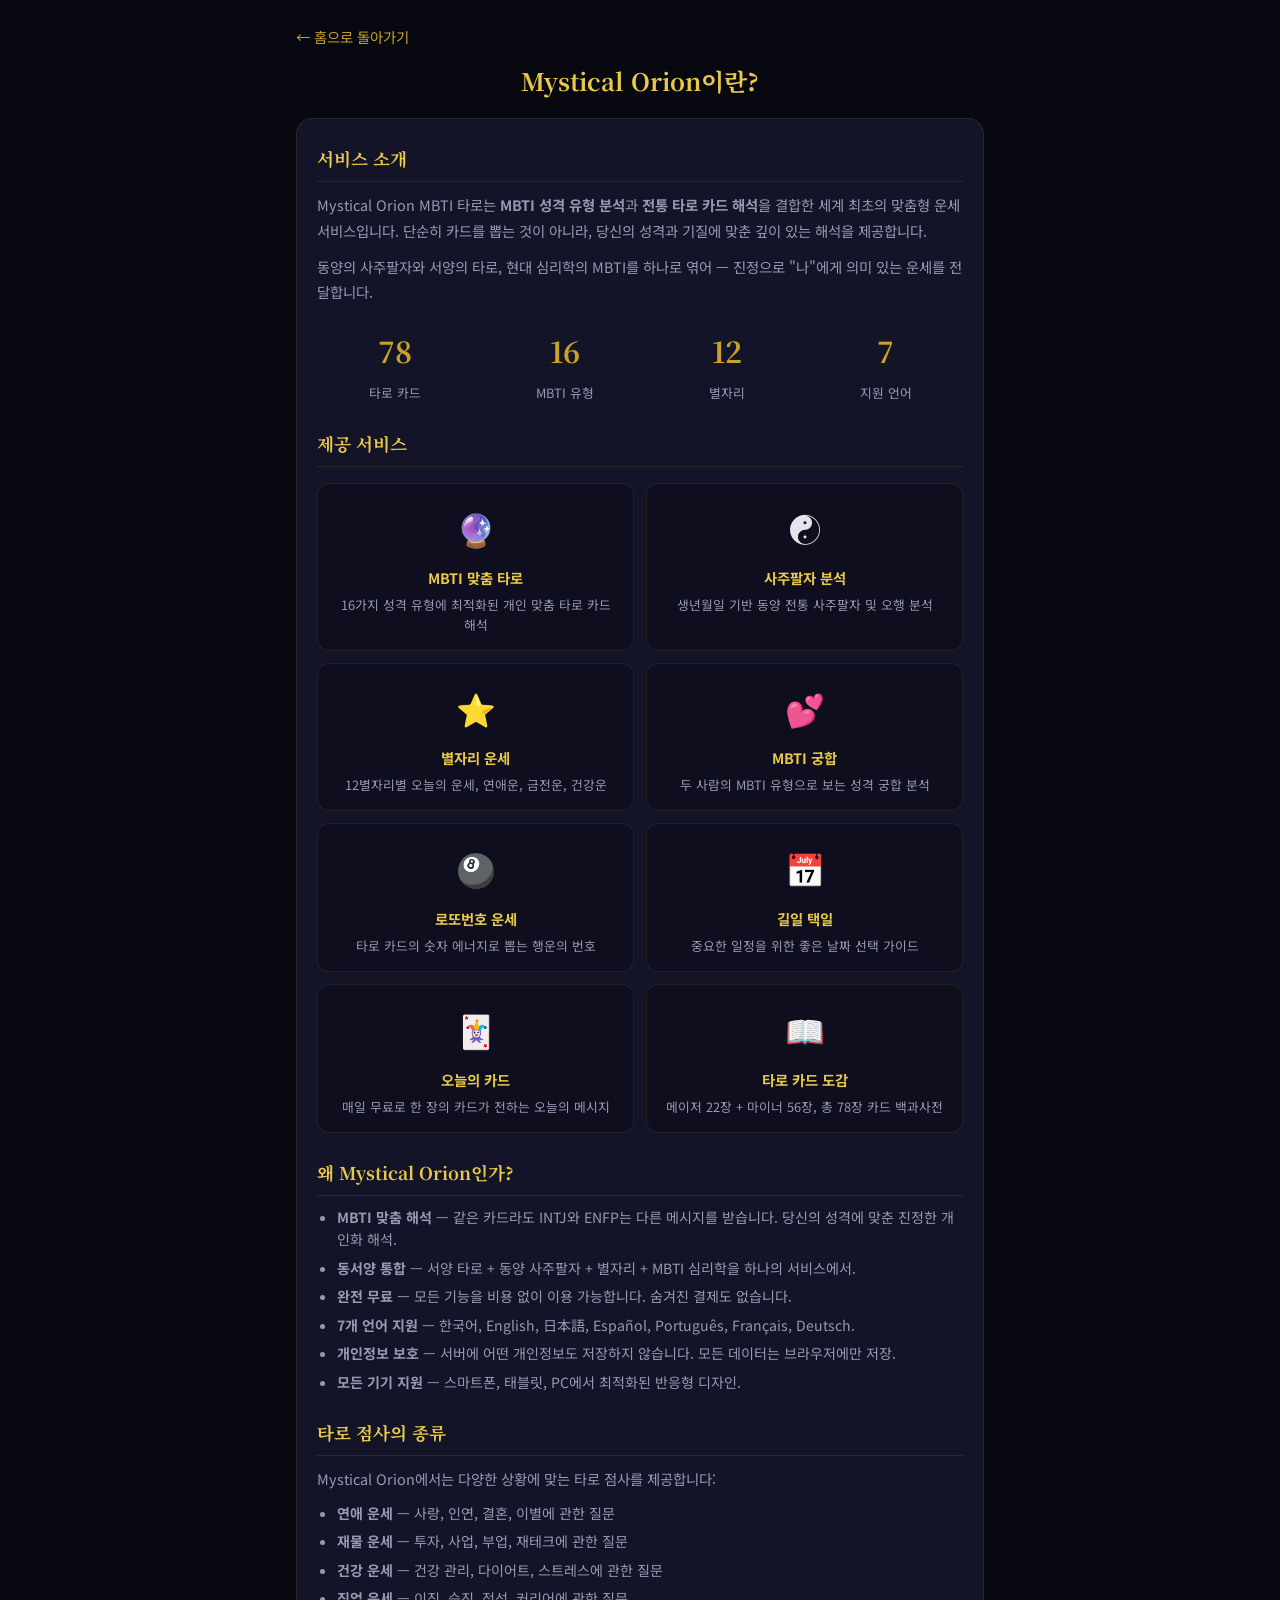
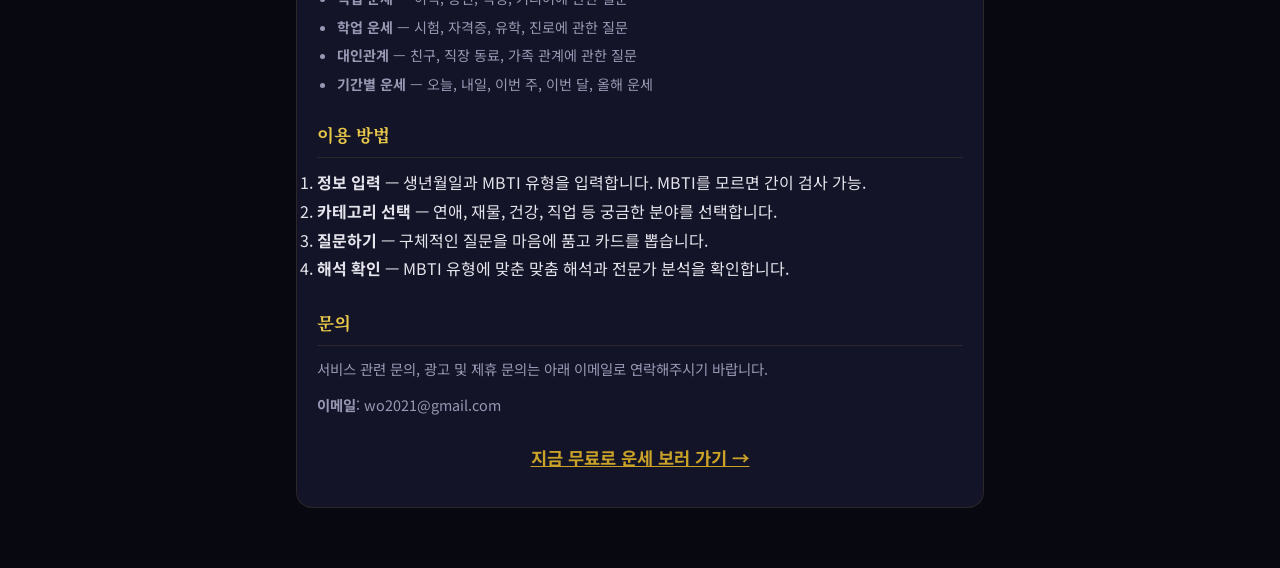
==== about.html @ 1a54f18e "서비스 소개 + 78장 카드 해석 페이지 추가, 다국어 처리 적용 - about.html: 서비스 소개, 기능 안내, 이용 방법 - tarot-cards.html: 78장 카드 전" ====
<!DOCTYPE html>
<html lang="ko">
<head>
    <meta charset="UTF-8">
    <meta name="viewport" content="width=device-width, initial-scale=1.0">
    <meta name="theme-color" content="#0a0a1a">
    <title>서비스 소개 - Mystical Orion이란? | MBTI 타로 운세</title>
    <meta name="description" content="Mystical Orion MBTI 타로 서비스 소개. MBTI 성격 유형과 타로를 결합한 세계 최초의 맞춤형 운세 서비스. 사주팔자, 별자리, 궁합, 로또번호까지 7개 언어 무료 제공.">
    <meta name="robots" content="index, follow">
    <link rel="canonical" href="https://mbtitarot.com/about.html">
    <link rel="stylesheet" href="css/style.css">
    <style>
        body { background: var(--bg-primary); min-height: 100vh; }
        .static-page { max-width: 720px; margin: 0 auto; padding: 24px 16px 60px; }
        .static-page .back-home { display: inline-block; color: var(--gold); text-decoration: none; margin-bottom: 16px; font-size: 0.9rem; }
        .static-page .back-home:hover { color: var(--gold-light); }
        .static-page h1 { color: var(--gold-light); font-family: var(--font-serif); font-size: 1.5rem; margin-bottom: 20px; text-align: center; }
        .feature-grid { display: grid; grid-template-columns: 1fr 1fr; gap: 12px; margin: 16px 0; }
        .feature-box { background: var(--bg-secondary); border: 1px solid var(--border-subtle); border-radius: 12px; padding: 16px; text-align: center; }
        .feature-box .feat-icon { font-size: 2rem; margin-bottom: 8px; }
        .feature-box .feat-title { color: var(--gold-light); font-size: 0.9rem; font-weight: bold; margin-bottom: 4px; }
        .feature-box .feat-desc { color: var(--text-secondary); font-size: 0.8rem; line-height: 1.5; }
        .stat-row { display: flex; justify-content: space-around; margin: 20px 0; flex-wrap: wrap; gap: 12px; }
        .stat-item { text-align: center; }
        .stat-num { color: var(--gold); font-size: 1.8rem; font-weight: bold; font-family: var(--font-serif); }
        .stat-label { color: var(--text-secondary); font-size: 0.8rem; margin-top: 4px; }
        @media (max-width: 400px) { .feature-grid { grid-template-columns: 1fr; } }
    </style>
    <script src="js/static-i18n.js"></script>
</head>
<body>
<div class="static-page">
    <a href="/" class="back-home"><span data-si18n="back_home">← 홈으로 돌아가기</span></a>
    <h1>Mystical Orion이란?</h1>
    <article class="content-article">
        <h3>서비스 소개</h3>
        <p>Mystical Orion MBTI 타로는 <strong>MBTI 성격 유형 분석</strong>과 <strong>전통 타로 카드 해석</strong>을 결합한 세계 최초의 맞춤형 운세 서비스입니다. 단순히 카드를 뽑는 것이 아니라, 당신의 성격과 기질에 맞춘 깊이 있는 해석을 제공합니다.</p>

        <p>동양의 사주팔자와 서양의 타로, 현대 심리학의 MBTI를 하나로 엮어 — 진정으로 "나"에게 의미 있는 운세를 전달합니다.</p>

        <div class="stat-row">
            <div class="stat-item">
                <div class="stat-num">78</div>
                <div class="stat-label">타로 카드</div>
            </div>
            <div class="stat-item">
                <div class="stat-num">16</div>
                <div class="stat-label">MBTI 유형</div>
            </div>
            <div class="stat-item">
                <div class="stat-num">12</div>
                <div class="stat-label">별자리</div>
            </div>
            <div class="stat-item">
                <div class="stat-num">7</div>
                <div class="stat-label">지원 언어</div>
            </div>
        </div>

        <h3>제공 서비스</h3>
        <div class="feature-grid">
            <div class="feature-box">
                <div class="feat-icon">🔮</div>
                <div class="feat-title">MBTI 맞춤 타로</div>
                <div class="feat-desc">16가지 성격 유형에 최적화된 개인 맞춤 타로 카드 해석</div>
            </div>
            <div class="feature-box">
                <div class="feat-icon">☯</div>
                <div class="feat-title">사주팔자 분석</div>
                <div class="feat-desc">생년월일 기반 동양 전통 사주팔자 및 오행 분석</div>
            </div>
            <div class="feature-box">
                <div class="feat-icon">⭐</div>
                <div class="feat-title">별자리 운세</div>
                <div class="feat-desc">12별자리별 오늘의 운세, 연애운, 금전운, 건강운</div>
            </div>
            <div class="feature-box">
                <div class="feat-icon">💕</div>
                <div class="feat-title">MBTI 궁합</div>
                <div class="feat-desc">두 사람의 MBTI 유형으로 보는 성격 궁합 분석</div>
            </div>
            <div class="feature-box">
                <div class="feat-icon">🎱</div>
                <div class="feat-title">로또번호 운세</div>
                <div class="feat-desc">타로 카드의 숫자 에너지로 뽑는 행운의 번호</div>
            </div>
            <div class="feature-box">
                <div class="feat-icon">📅</div>
                <div class="feat-title">길일 택일</div>
                <div class="feat-desc">중요한 일정을 위한 좋은 날짜 선택 가이드</div>
            </div>
            <div class="feature-box">
                <div class="feat-icon">🃏</div>
                <div class="feat-title">오늘의 카드</div>
                <div class="feat-desc">매일 무료로 한 장의 카드가 전하는 오늘의 메시지</div>
            </div>
            <div class="feature-box">
                <div class="feat-icon">📖</div>
                <div class="feat-title">타로 카드 도감</div>
                <div class="feat-desc">메이저 22장 + 마이너 56장, 총 78장 카드 백과사전</div>
            </div>
        </div>

        <h3>왜 Mystical Orion인가?</h3>
        <ul>
            <li><strong>MBTI 맞춤 해석</strong> — 같은 카드라도 INTJ와 ENFP는 다른 메시지를 받습니다. 당신의 성격에 맞춘 진정한 개인화 해석.</li>
            <li><strong>동서양 통합</strong> — 서양 타로 + 동양 사주팔자 + 별자리 + MBTI 심리학을 하나의 서비스에서.</li>
            <li><strong>완전 무료</strong> — 모든 기능을 비용 없이 이용 가능합니다. 숨겨진 결제도 없습니다.</li>
            <li><strong>7개 언어 지원</strong> — 한국어, English, 日本語, Español, Português, Français, Deutsch.</li>
            <li><strong>개인정보 보호</strong> — 서버에 어떤 개인정보도 저장하지 않습니다. 모든 데이터는 브라우저에만 저장.</li>
            <li><strong>모든 기기 지원</strong> — 스마트폰, 태블릿, PC에서 최적화된 반응형 디자인.</li>
        </ul>

        <h3>타로 점사의 종류</h3>
        <p>Mystical Orion에서는 다양한 상황에 맞는 타로 점사를 제공합니다:</p>
        <ul>
            <li><strong>연애 운세</strong> — 사랑, 인연, 결혼, 이별에 관한 질문</li>
            <li><strong>재물 운세</strong> — 투자, 사업, 부업, 재테크에 관한 질문</li>
            <li><strong>건강 운세</strong> — 건강 관리, 다이어트, 스트레스에 관한 질문</li>
            <li><strong>직업 운세</strong> — 이직, 승진, 적성, 커리어에 관한 질문</li>
            <li><strong>학업 운세</strong> — 시험, 자격증, 유학, 진로에 관한 질문</li>
            <li><strong>대인관계</strong> — 친구, 직장 동료, 가족 관계에 관한 질문</li>
            <li><strong>기간별 운세</strong> — 오늘, 내일, 이번 주, 이번 달, 올해 운세</li>
        </ul>

        <h3>이용 방법</h3>
        <ol>
            <li><strong>정보 입력</strong> — 생년월일과 MBTI 유형을 입력합니다. MBTI를 모르면 간이 검사 가능.</li>
            <li><strong>카테고리 선택</strong> — 연애, 재물, 건강, 직업 등 궁금한 분야를 선택합니다.</li>
            <li><strong>질문하기</strong> — 구체적인 질문을 마음에 품고 카드를 뽑습니다.</li>
            <li><strong>해석 확인</strong> — MBTI 유형에 맞춘 맞춤 해석과 전문가 분석을 확인합니다.</li>
        </ol>

        <h3>문의</h3>
        <p>서비스 관련 문의, 광고 및 제휴 문의는 아래 이메일로 연락해주시기 바랍니다.</p>
        <p><strong>이메일</strong>: wo2021@gmail.com</p>

        <p style="text-align:center;margin-top:24px"><a href="/" style="color:var(--gold);font-weight:bold;font-size:1.1rem"><span data-si18n="cta_fortune">지금 무료로 운세 보러 가기 →</span></a></p>
    </article>
</div>
</body>
</html>
---- css/style.css ----
/* ============================================================
   신비 타로 - 스타일시트
   Mobile-first responsive design
   ============================================================ */

@import url('https://fonts.googleapis.com/css2?family=Noto+Serif+KR:wght@400;700;900&family=Noto+Sans+KR:wght@300;400;500;700&display=swap');
@import url('https://fonts.googleapis.com/css2?family=Noto+Sans+JP:wght@300;400;700&display=swap');

:root {
    --bg-primary: #080810;
    --bg-secondary: #0e0e1e;
    --bg-card: #141428;
    --gold: #c9a227;
    --gold-light: #e8c84a;
    --gold-dark: #8a6e14;
    --text-primary: #e4e4ec;
    --text-secondary: #9898b4;
    --text-dim: #55556e;
    --accent-purple: #8b5cf6;
    --accent-indigo: #6366f1;
    --accent-rose: #e11d48;
    --accent-teal: #14b8a6;
    --border-subtle: rgba(201, 162, 39, 0.12);
    --shadow-gold: 0 0 20px rgba(201, 162, 39, 0.08);
    --font-serif: 'Noto Serif KR', serif;
    --font-sans: 'Noto Sans KR', sans-serif;
}

* { margin: 0; padding: 0; box-sizing: border-box; }

html { font-size: 16px; scroll-behavior: smooth; }

body {
    font-family: var(--font-sans);
    background: var(--bg-primary);
    background-image:
      radial-gradient(ellipse at 15% 30%, rgba(139,92,246,0.05) 0%, transparent 50%),
      radial-gradient(ellipse at 85% 15%, rgba(201,162,39,0.03) 0%, transparent 40%),
      radial-gradient(ellipse at 50% 90%, rgba(99,102,241,0.04) 0%, transparent 50%);
    color: var(--text-primary);
    min-height: 100vh;
    overflow-x: hidden;
    -webkit-font-smoothing: antialiased;
}

/* 파티클 배경 */
#particles {
    position: fixed; top: 0; left: 0;
    width: 100%; height: 100%;
    z-index: 0; pointer-events: none;
}

/* 화면 전환 */
.screen {
    display: none;
    position: relative;
    z-index: 1;
    min-height: 100vh;
    padding: 100px 20px 40px;
    animation: fadeIn 0.6s ease;
}
.screen.active { display: block; }
#landing-screen { padding-top: 36px; }

@keyframes fadeIn {
    from { opacity: 0; transform: translateY(10px); }
    to { opacity: 1; transform: translateY(0); }
}

/* ======== 랜딩 화면 ======== */
.landing-content {
    display: flex; flex-direction: column;
    align-items: center; justify-content: center;
    min-height: 100vh; text-align: center; padding: 20px;
}

.logo-area { margin-bottom: 40px; }

.logo-symbol {
    font-size: 80px; margin-bottom: 16px;
    animation: float 3s ease-in-out infinite;
    filter: drop-shadow(0 0 30px rgba(212, 175, 55, 0.4));
    text-shadow: 0 0 40px rgba(212,175,55,0.3);
}
@keyframes float {
    0%, 100% { transform: translateY(0); }
    50% { transform: translateY(-10px); }
}

.logo-title {
    font-family: var(--font-serif);
    font-size: 1.8rem; font-weight: 900;
    color: var(--gold);
    text-shadow: 0 0 30px rgba(212, 175, 55, 0.3);
    letter-spacing: 6px; margin-bottom: 12px;
    line-height: 1.5;
}

.logo-subtitle {
    font-size: 1rem; color: var(--text-secondary);
    letter-spacing: 4px;
}

.logo-desc {
    max-width: 360px; color: var(--text-dim);
    font-size: 0.9rem; line-height: 1.7; margin: 24px auto;
}

.cache-notice {
    margin-top: 24px; font-size: 0.7rem;
    color: var(--text-dim); line-height: 1.6;
    text-align: center; padding: 12px 16px;
    background: rgba(255,255,255,0.02);
    border: 1px solid rgba(255,255,255,0.05);
    border-radius: 10px;
}
.footer-contact {
    margin-top: 20px; text-align: center;
    padding: 14px 16px;
    background: rgba(255,255,255,0.02);
    border: 1px solid rgba(255,255,255,0.05);
    border-radius: 10px;
}
.footer-contact p {
    font-size: 0.75rem; color: var(--text-dim);
    margin-bottom: 6px;
}
.footer-email {
    font-size: 0.8rem; color: var(--gold);
    letter-spacing: 0.5px;
}
.version-info {
    margin-top: 12px; font-size: 0.7rem;
    color: var(--text-dim); letter-spacing: 2px;
}

/* 랜딩 버튼 그룹 */
.landing-buttons {
    display: flex; flex-direction: column;
    gap: 14px; width: 100%; max-width: 340px;
}

.landing-btn {
    display: flex; align-items: center; gap: 14px;
    width: 100%; padding: 18px 22px;
    border: none; border-radius: 16px;
    cursor: pointer; transition: all 0.3s ease;
    text-align: left;
}
.landing-btn:hover { transform: translateY(-2px); }
.landing-btn:active { transform: translateY(0) scale(0.98); }

.lb-icon {
    font-size: 1.6rem; flex-shrink: 0;
    width: 44px; height: 44px;
    display: flex; align-items: center; justify-content: center;
    border-radius: 12px; background: rgba(255,255,255,0.15);
}
.lb-text {
    display: block;
    font-family: var(--font-serif);
    font-size: 1.05rem; font-weight: 700;
    line-height: 1.3;
}
.lb-sub {
    display: block;
    font-family: var(--font-sans);
    font-size: 0.75rem; font-weight: 400;
    opacity: 0.7; margin-top: 2px;
}

/* 메인 버튼 - 금색 */
.landing-btn.primary {
    background: linear-gradient(135deg, var(--gold), var(--gold-light));
    color: var(--bg-primary);
    box-shadow: 0 4px 20px rgba(212, 175, 55, 0.3);
}
.landing-btn.primary:hover {
    box-shadow: 0 8px 30px rgba(212, 175, 55, 0.4);
}
.landing-btn.primary .lb-icon { background: rgba(0,0,0,0.12); }

/* 오늘의 점 버튼 - 보라색 */
.landing-btn.daily {
    background: linear-gradient(135deg, var(--accent-purple), var(--accent-indigo));
    color: white;
    box-shadow: 0 4px 20px rgba(124, 58, 237, 0.25);
}
.landing-btn.daily:hover {
    box-shadow: 0 8px 30px rgba(124, 58, 237, 0.35);
}

/* 사주팔자 버튼 - 동양풍 */
.landing-btn.saju {
    background: linear-gradient(135deg, #1a1a3e, #2d1b4e);
    color: white;
    border: 1px solid rgba(212,175,55,0.35);
    box-shadow: 0 4px 20px rgba(212,175,55,0.15);
}
.landing-btn.saju:hover {
    box-shadow: 0 8px 30px rgba(212,175,55,0.3);
    border-color: var(--gold);
}
.landing-btn.saju .lb-icon {
    background: rgba(212,175,55,0.1);
    font-size: 1.6rem;
}

/* 로또 버튼 - 행운 그라데이션 */
.landing-btn.lotto {
    background: linear-gradient(135deg, #1a2a1a, #1b3a2b);
    color: white;
    border: 1px solid rgba(74,222,128,0.35);
    box-shadow: 0 4px 20px rgba(74,222,128,0.15);
}
.landing-btn.lotto:hover {
    box-shadow: 0 8px 30px rgba(74,222,128,0.3);
    border-color: #4ade80;
}
.landing-btn.lotto .lb-icon {
    background: rgba(74,222,128,0.1);
    font-size: 1.6rem;
}

/* 도감 버튼 - 아웃라인 */
.landing-btn.browse {
    background: transparent;
    color: var(--text-secondary);
    border: 1px solid var(--border-subtle);
}
.landing-btn.browse:hover {
    border-color: var(--gold);
    color: var(--gold);
    background: rgba(212, 175, 55, 0.04);
}
.landing-btn.browse .lb-icon {
    background: rgba(255,255,255,0.05);
}

/* ======== 입력 화면 ======== */
.input-container {
    max-width: 480px; margin: 0 auto; padding: 40px 0;
}
.input-header { text-align: center; margin-bottom: 40px; }
.input-header h2 {
    font-family: var(--font-serif);
    font-size: 1.8rem; color: var(--gold); margin-bottom: 8px;
}
.input-header p { color: var(--text-secondary); font-size: 0.9rem; }

.form-group { margin-bottom: 24px; }
.form-group label {
    display: block; font-size: 0.85rem; font-weight: 500;
    color: var(--gold); margin-bottom: 8px; letter-spacing: 1px;
}

.form-group input[type="text"],
.form-group input[type="date"],
.form-group select {
    width: 100%; padding: 14px 16px;
    font-family: var(--font-sans); font-size: 1rem;
    color: var(--text-primary); background: var(--bg-secondary);
    border: 1px solid var(--border-subtle); border-radius: 12px;
    outline: none; transition: border-color 0.3s;
}
.form-group input:focus, .form-group select:focus {
    border-color: var(--gold);
    box-shadow: 0 0 0 3px rgba(212, 175, 55, 0.1);
}

.gender-options { display: flex; gap: 12px; }
.gender-option { flex: 1; }
.gender-option input[type="radio"] { display: none; }
.gender-option label {
    display: flex; align-items: center; justify-content: center; gap: 8px;
    padding: 14px; background: var(--bg-secondary);
    border: 1px solid var(--border-subtle); border-radius: 12px;
    cursor: pointer; transition: all 0.3s;
    font-size: 1rem; color: var(--text-secondary);
}
.gender-option input:checked + label {
    border-color: var(--gold);
    background: rgba(212, 175, 55, 0.08);
    color: var(--gold);
}

.submit-btn {
    width: 100%; padding: 16px;
    font-family: var(--font-serif);
    font-size: 1.1rem; font-weight: 700;
    color: var(--bg-primary);
    background: linear-gradient(135deg, var(--gold), var(--gold-light));
    border: none; border-radius: 12px;
    cursor: pointer; transition: all 0.3s; margin-top: 16px;
}
.submit-btn:hover { box-shadow: 0 4px 20px rgba(212, 175, 55, 0.3); }

/* ======== 로딩 화면 ======== */
.loading-content {
    display: flex; flex-direction: column;
    align-items: center; justify-content: center;
    min-height: 100vh; text-align: center;
}

.loading-circle {
    position: relative;
    width: 120px; height: 120px;
    margin-bottom: 32px;
}

.loading-symbol {
    position: absolute;
    top: 50%; left: 50%;
    transform: translate(-50%, -50%);
    font-size: 48px;
    color: var(--gold);
    animation: pulse 1.5s ease-in-out infinite;
    filter: drop-shadow(0 0 15px rgba(212, 175, 55, 0.5));
}

.loading-bagua {
    position: absolute; top: 0; left: 0;
    width: 100%; height: 100%;
    display: flex; align-items: center; justify-content: center;
    font-size: 14px; color: var(--gold);
    opacity: 0.4; letter-spacing: 2px;
    animation: rotateSlow 8s linear infinite;
}

@keyframes rotateSlow { to { transform: rotate(360deg); } }
@keyframes pulse {
    0%, 100% { transform: translate(-50%, -50%) scale(1); opacity: 1; }
    50% { transform: translate(-50%, -50%) scale(1.1); opacity: 0.7; }
}

.loading-text {
    font-family: var(--font-serif);
    font-size: 1rem; color: var(--text-secondary);
    margin-bottom: 16px;
    transition: opacity 0.3s;
}

.loading-dots {
    display: flex; gap: 8px;
}
.loading-dots span {
    width: 8px; height: 8px;
    border-radius: 50%;
    background: var(--gold);
    animation: dotPulse 1.4s ease-in-out infinite;
}
.loading-dots span:nth-child(2) { animation-delay: 0.2s; }
.loading-dots span:nth-child(3) { animation-delay: 0.4s; }

@keyframes dotPulse {
    0%, 80%, 100% { opacity: 0.2; transform: scale(0.8); }
    40% { opacity: 1; transform: scale(1.2); }
}

/* ======== 사주 결과 화면 ======== */
.result-container {
    max-width: 600px; margin: 0 auto; padding: 20px 0;
}

.result-header { text-align: center; margin-bottom: 32px; }
.result-header h2 {
    font-family: var(--font-serif);
    font-size: 1.6rem; color: var(--gold); margin-bottom: 8px;
}
.birth-info { color: var(--text-secondary); font-size: 0.9rem; }
.birth-info-sub {
    margin-top: 4px; font-size: 0.75rem; color: var(--text-dim);
}

/* 4주 표시 */
.pillars-container {
    display: grid; grid-template-columns: repeat(4, 1fr);
    gap: 8px; margin-bottom: 32px;
}

.pillar {
    text-align: center;
    opacity: 0; transform: translateY(20px);
    transition: all 0.5s ease;
}
.pillar.show { opacity: 1; transform: translateY(0); }

.pillar-label {
    font-size: 0.8rem; color: var(--text-dim);
    margin-bottom: 4px; font-weight: 500;
}
.pillar-yukchin {
    font-size: 0.75rem; color: var(--gold);
    margin-bottom: 6px; letter-spacing: 1px;
}

.pillar-cell {
    padding: 16px 8px; border-radius: 12px;
    border: 1px solid; margin-bottom: 4px;
    transition: transform 0.3s;
}
.pillar-cell:hover { transform: scale(1.05); }

.cell-char {
    display: block; font-family: var(--font-serif);
    font-size: 1.8rem; font-weight: 900; color: var(--text-primary);
}
.cell-hanja {
    display: block; font-size: 0.75rem;
    color: var(--text-dim); margin-top: 2px;
}
.cell-oheng {
    display: block; font-size: 0.7rem; margin-top: 4px;
}

/* 오행 분석 */
.oheng-analysis {
    background: var(--bg-secondary); border-radius: 16px;
    padding: 20px; margin-bottom: 24px;
    border: 1px solid var(--border-subtle);
}
.oheng-analysis h3 {
    font-family: var(--font-serif);
    font-size: 1rem; color: var(--gold);
    margin-bottom: 16px; text-align: center;
}
.oheng-bars { display: flex; flex-direction: column; gap: 10px; }
.oheng-bar-item { display: flex; align-items: center; gap: 10px; }
.oheng-label {
    width: 48px; font-size: 0.85rem;
    font-weight: 500; text-align: right;
}
.oheng-bar-track {
    flex: 1; height: 8px;
    background: rgba(255, 255, 255, 0.05);
    border-radius: 4px; overflow: hidden;
}
.oheng-bar-fill {
    height: 100%; border-radius: 4px;
    transition: width 1s ease-out;
}
.oheng-count {
    width: 28px; font-size: 0.85rem;
    color: var(--text-secondary); text-align: center;
}
.oheng-empty { color: #f87171; font-weight: 700; }

/* 일간 정보 */
.day-master-info {
    background: var(--bg-secondary); border-radius: 16px;
    padding: 24px; text-align: center;
    border: 1px solid var(--border-subtle); margin-bottom: 24px;
}
.dm-symbol { font-size: 48px; margin-bottom: 12px; }
.day-master-info h3 {
    font-family: var(--font-serif);
    font-size: 1.2rem; color: var(--gold); margin-bottom: 4px;
}
.dm-subtitle {
    font-size: 0.8rem; color: var(--text-dim); margin-bottom: 12px;
}
.dm-desc {
    color: var(--text-secondary);
    font-size: 0.9rem; line-height: 1.6; margin-bottom: 16px;
}
.dm-keywords {
    display: flex; flex-wrap: wrap;
    justify-content: center; gap: 8px;
}
.keyword-tag {
    padding: 4px 12px;
    background: rgba(212, 175, 55, 0.1);
    border: 1px solid rgba(212, 175, 55, 0.2);
    border-radius: 20px; font-size: 0.8rem; color: var(--gold);
}

/* 세운 (올해 운세) */
.year-fortune {
    background: var(--bg-secondary); border-radius: 16px;
    padding: 24px; margin-bottom: 24px;
    border: 1px solid var(--border-subtle);
}
.year-fortune h3 {
    font-family: var(--font-serif);
    font-size: 1rem; color: var(--gold);
    margin-bottom: 16px; text-align: center;
}
.year-fortune-row {
    display: flex; gap: 16px; align-items: center;
}
.year-fortune-card {
    flex-shrink: 0;
    display: flex; flex-direction: column;
    align-items: center; gap: 4px;
    padding: 16px 12px;
    background: rgba(212, 175, 55, 0.06);
    border: 1px solid var(--border-subtle);
    border-radius: 12px; min-width: 80px;
}
.yf-symbol { font-size: 28px; }
.yf-text {
    font-family: var(--font-serif);
    font-size: 0.85rem; font-weight: 700; color: var(--text-primary);
}
.yf-sub { font-size: 0.7rem; color: var(--text-dim); }

.year-fortune-detail { flex: 1; }
.yf-yukchin {
    font-size: 0.9rem; color: var(--text-primary);
    margin-bottom: 8px;
}
.yf-badge {
    display: inline-block; padding: 2px 10px;
    background: rgba(212, 175, 55, 0.15);
    border: 1px solid var(--border-subtle);
    border-radius: 12px; font-weight: 700;
    color: var(--gold); font-size: 0.85rem;
}
.yf-reading {
    font-size: 0.85rem; color: var(--text-secondary);
    line-height: 1.6;
}

/* 버튼 그룹 */
.btn-group {
    display: flex; flex-direction: column;
    gap: 12px; margin-top: 24px;
}
.btn-primary {
    padding: 16px;
    font-family: var(--font-serif);
    font-size: 1.05rem; font-weight: 700;
    color: var(--bg-primary);
    background: linear-gradient(135deg, var(--gold), var(--gold-light));
    border: none; border-radius: 12px;
    cursor: pointer; transition: all 0.3s;
}
.btn-outline {
    padding: 14px;
    font-family: var(--font-sans);
    font-size: 0.95rem; font-weight: 500;
    color: var(--gold);
    background: transparent;
    border: 1px solid var(--gold);
    border-radius: 12px;
    cursor: pointer; transition: all 0.3s;
}
.btn-outline:hover {
    background: rgba(212, 175, 55, 0.08);
}
.btn-secondary {
    padding: 14px;
    font-family: var(--font-sans);
    font-size: 0.95rem; font-weight: 500;
    color: var(--text-secondary);
    background: var(--bg-secondary);
    border: 1px solid var(--border-subtle);
    border-radius: 12px;
    cursor: pointer; transition: all 0.3s;
}
.btn-primary:hover, .btn-secondary:hover { transform: translateY(-1px); }

/* ======== 주제 선택 화면 ======== */
.topic-container {
    max-width: 480px; margin: 0 auto; padding: 40px 0;
}
.topic-header { text-align: center; margin-bottom: 32px; }
.topic-header h2 {
    font-family: var(--font-serif);
    font-size: 1.6rem; color: var(--gold); margin-bottom: 8px;
}
.topic-header p { color: var(--text-secondary); font-size: 0.9rem; }

.topic-grid {
    display: grid; grid-template-columns: repeat(3, 1fr);
    gap: 12px; margin-bottom: 24px;
}
.topic-card {
    background: var(--bg-secondary);
    border: 1px solid var(--border-subtle);
    border-radius: 16px; padding: 24px 16px;
    text-align: center; cursor: pointer;
    transition: all 0.3s;
}
.topic-card:hover {
    border-color: var(--gold);
    transform: translateY(-3px);
    box-shadow: var(--shadow-gold);
}
.topic-card:active {
    transform: translateY(0);
}
.topic-card:last-child:nth-child(odd) {
    grid-column: 1 / -1;
}
.topic-icon { font-size: 40px; margin-bottom: 8px; }
.topic-name {
    font-family: var(--font-serif);
    font-size: 1.1rem; font-weight: 700;
    color: var(--text-primary); margin-bottom: 4px;
}
.topic-desc { font-size: 0.8rem; color: var(--text-dim); }

/* ======== 점괘 화면 ======== */
.reading-container {
    max-width: 600px; margin: 0 auto; padding: 20px 0;
    overflow: visible;
}
.reading-header { text-align: center; margin-bottom: 32px; }
.reading-icon { font-size: 48px; display: block; margin-bottom: 12px; }
.reading-header h2 {
    font-family: var(--font-serif);
    font-size: 1.6rem; color: var(--gold); margin-bottom: 8px;
}
.reading-header p { color: var(--text-secondary); font-size: 0.9rem; }

/* 카드 스프레드 */
.card-spread {
    display: flex; justify-content: center;
    gap: 16px; margin-bottom: 40px;
    perspective: 1000px;
    min-height: 240px;
    align-items: flex-start;
    overflow: visible;
}
.tarot-card-wrapper {
    text-align: center;
    animation: cardDeal 0.6s ease forwards;
    opacity: 0;
    min-width: 160px;
    flex-shrink: 0;
}
@keyframes cardDeal {
    from { opacity: 0; transform: translateY(-20px); }
    to { opacity: 1; transform: translateY(0); }
}
.card-position-label {
    font-size: 0.7rem; color: var(--gold);
    margin-bottom: 8px; font-weight: 500; letter-spacing: 1.5px;
    text-transform: uppercase;
    opacity: 0.8;
}

.tarot-card {
    width: 160px; height: 260px;
    cursor: pointer; perspective: 600px;
    user-select: none; -webkit-user-select: none;
    -webkit-tap-highlight-color: transparent;
    filter: drop-shadow(0 4px 12px rgba(0,0,0,0.3));
    position: relative;
    display: inline-block;
    margin: 0 auto;
}
.card-inner {
    position: relative; width: 100%; height: 100%;
    transition: transform 0.8s cubic-bezier(0.4, 0, 0.2, 1);
    transform-style: preserve-3d;
}
.tarot-card.flipped .card-inner {
    transform: rotateY(180deg);
}
.card-front, .card-back {
    position: absolute; width: 100%; height: 100%;
    backface-visibility: hidden;
    border-radius: 12px; overflow: hidden;
}

/* ═══ 카드 앞면 (커버 디자인 — 타로 느낌) ═══ */
.card-front {
    background:
      radial-gradient(ellipse at 50% 30%, rgba(201,162,39,0.12) 0%, transparent 60%),
      linear-gradient(160deg, #100820 0%, #1a0c35 40%, #0d0618 100%);
    border: 2px solid var(--gold);
    display: flex; flex-direction: column;
    align-items: center; justify-content: center;
    box-shadow: inset 0 0 40px rgba(201,162,39,0.04);
}
.card-pattern {
    position: absolute; inset: 7px;
    border: 1px solid rgba(201,162,39,0.35);
    border-radius: 8px;
    z-index: 0; pointer-events: none;
    background:
      repeating-conic-gradient(
        rgba(201,162,39,0.03) 0deg 30deg,
        transparent 30deg 60deg
      );
}
.card-pattern::before {
    content: ''; position: absolute; inset: 5px;
    border: 1px solid rgba(201,162,39,0.18);
    border-radius: 6px;
}
.card-pattern::after {
    content: '☽ ✦ ☾';
    position: absolute; bottom: 6px; left: 0; right: 0;
    text-align: center;
    font-size: 0.45rem; color: rgba(201,162,39,0.3);
    letter-spacing: 4px;
}
.card-center-symbol {
    font-size: 42px; color: var(--gold);
    text-shadow: 0 0 24px rgba(201,162,39,0.4),
                 0 0 60px rgba(139,92,246,0.15);
    z-index: 2; animation: cardGlow 3s ease-in-out infinite;
    display: block; text-align: center;
    line-height: 1;
    position: relative;
}
@keyframes cardGlow {
    0%,100% { text-shadow: 0 0 24px rgba(201,162,39,0.4), 0 0 60px rgba(139,92,246,0.1); }
    50% { text-shadow: 0 0 32px rgba(201,162,39,0.6), 0 0 80px rgba(139,92,246,0.2); }
}
.card-subtitle {
    font-family: var(--font-serif);
    font-size: 0.55rem; color: rgba(201,162,39,0.6);
    letter-spacing: 2px; margin-top: 10px; z-index: 2;
    white-space: nowrap; position: relative;
    overflow: hidden; text-overflow: ellipsis;
    max-width: 90%; text-align: center;
    text-transform: uppercase;
}

/* ═══ 카드 뒷면 (카드 정보) ═══ */
.card-back {
    background:
      radial-gradient(ellipse at 50% 0%, rgba(var(--card-r,26),var(--card-g,16),var(--card-b,64),0.3) 0%, transparent 60%),
      linear-gradient(180deg, #0e0a1e 0%, #0a0814 100%);
    border: 1.5px solid var(--card-color, rgba(201,162,39,0.5));
    transform: rotateY(180deg);
    display: flex; flex-direction: column;
    align-items: center; padding: 12px 10px;
    gap: 3px;
    box-shadow: inset 0 0 30px rgba(0,0,0,0.3);
    overflow: hidden;
}
.card-top-info {
    display: flex; justify-content: space-between;
    width: 100%; margin-bottom: 2px;
}
.card-element-badge {
    font-size: 0.55rem; padding: 2px 7px;
    border-radius: 10px; color: white; font-weight: 600;
    letter-spacing: 0.3px;
    opacity: 0.9;
}
.card-pillar-badge {
    font-size: 0.55rem; color: var(--text-secondary);
    padding: 2px 6px;
    background: rgba(255,255,255,0.06);
    border-radius: 10px;
}
.card-symbol {
    font-size: 40px; margin: 6px 0;
    filter: drop-shadow(0 2px 8px rgba(0,0,0,0.4));
}
.card-title {
    font-family: var(--font-serif);
    font-size: 0.85rem; color: var(--gold-light);
    font-weight: 700; margin-bottom: 2px;
    text-shadow: 0 1px 6px rgba(0,0,0,0.6);
    letter-spacing: 0.3px;
    word-break: keep-all;
    line-height: 1.3;
    padding: 0 2px;
}
.card-hanja {
    font-size: 0.65rem; color: var(--text-dim);
    letter-spacing: 3px; opacity: 0.7;
}
.card-divider {
    width: 40px; height: 1px;
    background: linear-gradient(90deg, transparent, var(--card-color, var(--gold)), transparent);
    margin: 4px 0;
    opacity: 0.6;
}
/* 카드 코너 장식 */
.card-corner-tl, .card-corner-br {
    position: absolute; z-index: 1;
    font-size: 0.5rem; color: rgba(201,162,39,0.25);
    letter-spacing: 1px;
}
.card-corner-tl { top: 14px; left: 14px; }
.card-corner-br { bottom: 14px; right: 14px; transform: rotate(180deg); }

/* 방향 뱃지 */
.card-dir-badge {
    font-size: 0.65rem;
    padding: 2px 8px;
    border: 1px solid;
    border-radius: 10px;
    background: rgba(0,0,0,0.2);
}
.card-animal-symbol { font-size: 0.75rem; }
.card-animal-name {
    font-size: 0.6rem; color: var(--text-secondary);
    margin-bottom: 2px;
}
.card-keywords {
    display: flex; gap: 3px;
    flex-wrap: wrap; justify-content: center;
    margin-top: auto;
}
.card-keywords span {
    font-size: 0.55rem; padding: 2px 6px;
    background: rgba(201,162,39,0.08);
    border: 1px solid rgba(201,162,39,0.12);
    border-radius: 10px; color: var(--gold);
    letter-spacing: 0.2px;
}

/* 점사 해석 */
.reading-interpretation {
    background: linear-gradient(180deg, var(--bg-secondary), rgba(18,18,42,0.8));
    border-radius: 20px;
    padding: 28px; border: 1px solid var(--border-subtle);
    margin-bottom: 20px;
    position: relative; overflow: hidden;
}
.reading-interpretation::before {
    content: ''; position: absolute; top: 0; left: 0; right: 0;
    height: 1px;
    background: linear-gradient(90deg, transparent, rgba(212,175,55,0.3), transparent);
}
.reading-interpretation h3 {
    font-family: var(--font-serif);
    font-size: 1.1rem; color: var(--gold);
    margin-bottom: 20px; text-align: center;
}
.reading-paragraph {
    margin-bottom: 16px; padding-left: 16px;
    border-left: 2px solid var(--border-subtle);
    animation: fadeSlideIn 0.5s ease forwards;
    opacity: 0;
}
@keyframes fadeSlideIn {
    from { opacity: 0; transform: translateX(-10px); }
    to { opacity: 1; transform: translateX(0); }
}
.reading-paragraph p {
    color: var(--text-secondary);
    font-size: 0.9rem; line-height: 1.7;
}

/* 카드 요약 */
.reading-summary {
    background: var(--bg-secondary); border-radius: 16px;
    padding: 20px; border: 1px solid var(--border-subtle);
    margin-bottom: 24px;
}
.reading-summary h4 {
    font-family: var(--font-serif);
    font-size: 0.9rem; color: var(--gold);
    margin-bottom: 12px; text-align: center;
}
.summary-cards {
    display: flex; flex-direction: column; gap: 8px;
}
.summary-card-item {
    display: flex; align-items: center; gap: 10px;
    padding: 8px 12px;
    background: rgba(255, 255, 255, 0.03);
    border-radius: 8px;
}
.sci-position {
    font-size: 0.75rem; color: var(--text-dim);
    min-width: 70px;
}
.sci-name {
    flex: 1; font-size: 0.85rem;
    color: var(--text-primary);
}
.sci-element {
    font-size: 0.75rem; font-weight: 700;
}

/* ======== 토스트 ======== */
#toast {
    position: fixed; bottom: 30px; left: 50%;
    transform: translateX(-50%) translateY(100px);
    padding: 12px 24px;
    background: var(--bg-card); color: var(--gold);
    border: 1px solid var(--gold); border-radius: 8px;
    font-size: 0.9rem; z-index: 9999;
    transition: transform 0.3s ease; white-space: nowrap;
}
#toast.show {
    transform: translateX(-50%) translateY(0);
}

/* ======== 반응형 ======== */
@media (min-width: 768px) {
    .logo-title { font-size: 2.2rem; }
    .tarot-card { width: 180px; height: 290px; }
    .card-spread { gap: 24px; }
    .card-symbol { font-size: 48px; }
    .card-title { font-size: 1rem; }
    .card-flip { width: 190px; height: 300px; }
    .pillars-container { gap: 16px; }
    .cell-char { font-size: 2.2rem; }
    .pillar-cell { padding: 20px 12px; }
    .year-fortune-row { gap: 24px; }
}

@media (max-width: 360px) {
    .tarot-card { width: 130px; height: 210px; }
    .card-spread { gap: 8px; }
    .card-symbol { font-size: 30px; }
    .card-title { font-size: 0.75rem; }
    .card-flip { width: 145px; height: 230px; }
    .cell-char { font-size: 1.5rem; }
    .logo-title { font-size: 1.5rem; letter-spacing: 3px; }
    .pillars-container { gap: 4px; }
    .year-fortune-row { flex-direction: column; }
}

/* ======== 오늘의 카드 점 ======== */

/* 질문 입력 */
.question-textarea {
    width: 100%; padding: 14px 16px;
    font-family: var(--font-sans); font-size: 1rem;
    color: var(--text-primary); background: var(--bg-secondary);
    border: 1px solid var(--border-subtle); border-radius: 12px;
    outline: none; transition: border-color 0.3s;
    resize: none; line-height: 1.6;
}
.question-textarea:focus {
    border-color: var(--accent-purple);
    box-shadow: 0 0 0 3px rgba(124, 58, 237, 0.1);
}
.question-textarea::placeholder { color: var(--text-dim); }
.char-count {
    text-align: right; font-size: 0.75rem;
    color: var(--text-dim); margin-top: 4px;
}

/* 셔플 애니메이션 */
.shuffle-visual {
    width: 200px; height: 120px;
    margin: 0 auto 32px; position: relative;
}
.shuffle-cards {
    position: relative; width: 100%; height: 100%;
    display: flex; align-items: center; justify-content: center;
}
.shuffle-card {
    position: absolute;
    width: 60px; height: 90px;
    background: linear-gradient(135deg, #1a1040, #2a1060);
    border: 2px solid var(--gold); border-radius: 8px;
    display: flex; align-items: center; justify-content: center;
    color: var(--gold); font-size: 20px;
    animation: shuffleMove 0.6s ease-in-out infinite alternate;
}
@keyframes shuffleMove {
    0% { transform: translateX(-30px) rotate(-10deg); }
    100% { transform: translateX(30px) rotate(10deg); }
}
.shuffle-card:nth-child(2) { animation-delay: 0.1s; }
.shuffle-card:nth-child(3) { animation-delay: 0.2s; }
.shuffle-card:nth-child(4) { animation-delay: 0.3s; }
.shuffle-card:nth-child(5) { animation-delay: 0.4s; }
.shuffle-card:nth-child(6) { animation-delay: 0.5s; }
.shuffle-card:nth-child(7) { animation-delay: 0.6s; }

/* 카드 뽑기 */
.pick-container {
    max-width: 600px; margin: 0 auto; padding: 20px 0;
}
.pick-header { text-align: center; margin-bottom: 24px; }
.pick-header h2 {
    font-family: var(--font-serif);
    font-size: 1.3rem; color: var(--gold); margin-bottom: 6px;
}
.pick-subtitle {
    font-size: 0.85rem; color: var(--text-secondary); margin-top: 4px;
}

/* 라운드 인디케이터 */
.pick-round-indicator {
    display: flex; justify-content: center; gap: 16px;
    margin-bottom: 12px;
}
.round-dot {
    font-size: 1.2rem; opacity: 0.3; transition: all 0.3s;
}
.round-dot.active {
    opacity: 1; transform: scale(1.3);
    filter: drop-shadow(0 0 6px var(--gold));
}
.round-dot.done { opacity: 0.7; }

/* 스프레드 선택 */
.spread-selector {
    display: flex; gap: 16px; justify-content: center;
    margin-top: 12px;
}
.spread-option {
    flex: 1; max-width: 180px; padding: 24px 16px 20px;
    background: linear-gradient(180deg, rgba(30,30,70,0.95), rgba(20,20,50,0.9));
    border: 2px solid rgba(255,255,255,0.08);
    border-radius: 16px; cursor: pointer;
    text-align: center; transition: all 0.3s;
    position: relative; overflow: hidden;
}
.spread-option::before {
    content: ''; position: absolute; top: 0; left: 0; right: 0;
    height: 3px; background: transparent; transition: background 0.3s;
}
.spread-option:hover {
    border-color: rgba(212, 175, 55, 0.4);
    background: linear-gradient(180deg, rgba(40,35,80,0.95), rgba(25,25,55,0.9));
    transform: translateY(-2px);
}
.spread-option.active {
    border-color: var(--gold);
    background: linear-gradient(180deg, rgba(212,175,55,0.12), rgba(212,175,55,0.04));
    box-shadow: 0 0 20px rgba(212, 175, 55, 0.2), 0 4px 16px rgba(0,0,0,0.3);
    transform: translateY(-2px);
}
.spread-option.active::before {
    background: linear-gradient(90deg, transparent, var(--gold), transparent);
}
.spread-cards-preview {
    font-size: 2.2rem; margin-bottom: 12px;
    letter-spacing: 2px;
    filter: drop-shadow(0 2px 4px rgba(0,0,0,0.3));
}
.spread-option.active .spread-cards-preview {
    filter: drop-shadow(0 0 8px rgba(212,175,55,0.4));
}
.spread-name {
    font-family: var(--font-serif);
    font-size: 1.15rem; font-weight: 800;
    color: var(--text-primary); margin-bottom: 8px;
    letter-spacing: 1px;
}
.spread-option.active .spread-name {
    color: var(--gold);
}
.spread-desc {
    font-size: 0.78rem; color: var(--text-dim);
    line-height: 1.5;
}
.spread-option.active .spread-desc {
    color: var(--text-secondary);
}

.pick-grid {
    display: grid;
    grid-template-columns: repeat(9, 1fr);
    gap: 4px; margin-bottom: 24px;
    max-height: 60vh; overflow-y: auto;
    padding: 4px;
}

.pick-card {
    aspect-ratio: 2/3;
    cursor: pointer;
    transition: all 0.3s cubic-bezier(0.4,0,0.2,1);
    border-radius: 8px;
    overflow: hidden;
    position: relative;
}
.pick-card:hover { transform: translateY(-4px) scale(1.02); }
.pick-card:active { transform: scale(0.96); }

.pick-card-inner {
    width: 100%; height: 100%;
}
.pick-card-back {
    width: 100%; height: 100%;
    background:
      radial-gradient(ellipse at 50% 30%, rgba(201,162,39,0.08) 0%, transparent 60%),
      linear-gradient(160deg, #100820 0%, #1a0c35 50%, #0d0618 100%);
    border: 1.5px solid rgba(201,162,39,0.25);
    border-radius: 8px;
    display: flex; flex-direction: column;
    align-items: center; justify-content: center;
    gap: 3px;
    transition: all 0.3s;
    box-shadow: 0 2px 8px rgba(0,0,0,0.3);
}
.pick-card-back span {
    font-size: 14px; color: var(--gold); opacity: 0.5;
    filter: drop-shadow(0 0 4px rgba(201,162,39,0.3));
}
.pick-card-back small {
    font-size: 0.5rem; color: var(--text-dim);
    letter-spacing: 1px;
}

.pick-card.picked .pick-card-back {
    border-color: var(--accent-purple);
    background:
      radial-gradient(ellipse at 50% 30%, rgba(139,92,246,0.15) 0%, transparent 60%),
      linear-gradient(160deg, #1a0840 0%, #2a1060 50%, #15083a 100%);
    box-shadow: 0 0 16px rgba(139,92,246,0.3), 0 4px 12px rgba(0,0,0,0.3);
}
.pick-card.picked .pick-card-back span {
    opacity: 1; color: #a78bfa;
}
.pick-card.picked::after {
    content: '✦';
    position: absolute; top: 4px; right: 6px;
    color: #a78bfa; font-size: 0.65rem;
    font-weight: 700;
    text-shadow: 0 0 8px rgba(139,92,246,0.5);
}

.card-combo-subtitle {
    font-size: 0.65rem; color: var(--text-dim);
    margin-top: 2px; text-align: center;
}

/* 카드 점 결과 */
.daily-question-display {
    color: var(--text-secondary); font-size: 0.95rem;
    font-style: italic; margin-top: 8px;
    padding: 8px 16px;
    background: rgba(255,255,255,0.03);
    border-radius: 8px; display: inline-block;
}

.reading-card-section {
    margin-bottom: 20px;
    padding: 16px;
    background: rgba(255,255,255,0.02);
    border-radius: 12px;
    border-left: 3px solid var(--border-subtle);
    animation: fadeSlideIn 0.5s ease forwards;
    opacity: 0;
}
.reading-card-section.combination {
    border-left-color: var(--gold);
    background: rgba(212, 175, 55, 0.04);
}
.reading-card-section.topic-advice {
    border-left-color: var(--accent-purple);
    background: rgba(124, 58, 237, 0.04);
}

.rcs-header {
    display: flex; align-items: center; gap: 8px;
    margin-bottom: 10px; flex-wrap: wrap;
}
.rcs-icon { font-size: 1.1rem; }
.rcs-position {
    font-family: var(--font-serif);
    font-size: 0.9rem; font-weight: 700;
    color: var(--gold);
}
.rcs-card {
    font-size: 0.85rem; font-weight: 500;
}
.rcs-oheng-dots {
    font-size: 1rem; letter-spacing: 4px;
}
.rcs-text {
    font-size: 0.9rem; color: var(--text-secondary);
    line-height: 1.7;
}

/* 종합점사 섹션 */
.comprehensive-section {
    margin: 24px 0;
    padding: 20px;
    background: linear-gradient(135deg, rgba(212,175,55,0.06), rgba(124,58,237,0.04));
    border: 1px solid rgba(212, 175, 55, 0.2);
    border-radius: 16px;
    animation: fadeSlideIn 0.6s ease forwards;
    opacity: 0;
}
.comprehensive-section h3 {
    font-family: var(--font-serif);
    font-size: 1.1rem; color: var(--gold);
    margin-bottom: 14px;
}
.comprehensive-text {
    font-size: 0.93rem; color: var(--text-primary);
    line-height: 2.0; word-break: keep-all;
    letter-spacing: -0.01em;
}
.comprehensive-text p { margin-bottom: 12px; }
.comprehensive-text p:last-child { margin-bottom: 0; }
.comprehensive-text strong {
    color: var(--gold); font-weight: 600;
    background: rgba(212,175,55,0.08);
    padding: 1px 4px; border-radius: 3px;
}

/* 카드 사전 (접기/펼치기) */
.card-dictionary-section {
    margin-top: 24px;
}
.card-dictionary-section h3 {
    font-family: var(--font-serif);
    font-size: 1rem; color: var(--text-dim);
    margin-bottom: 12px;
}
.card-dict-item {
    margin-bottom: 8px;
}
.card-dict-item summary {
    display: flex; align-items: center; gap: 8px;
    padding: 10px 14px;
    background: rgba(255,255,255,0.02);
    border-radius: 8px; border-left: 3px solid var(--border-subtle);
    cursor: pointer; list-style: none;
    transition: background 0.2s;
}
.card-dict-item summary::-webkit-details-marker { display: none; }
.card-dict-item summary:hover { background: rgba(255,255,255,0.04); }
.card-dict-item[open] summary { background: rgba(255,255,255,0.04); }
.card-dict-item[open] .dict-toggle { transform: rotate(90deg); }
.dict-symbol { font-size: 1.1rem; }
.dict-name {
    flex: 1; font-size: 0.85rem; color: var(--text-secondary);
}
.dict-toggle {
    font-size: 0.7rem; color: var(--text-dim);
    transition: transform 0.2s;
}
.dict-content {
    padding: 12px 14px 12px 20px;
    font-size: 0.85rem; color: var(--text-dim);
    line-height: 1.7;
}
.dict-keywords {
    margin-top: 8px; display: flex; gap: 6px; flex-wrap: wrap;
}
.dict-kw {
    padding: 2px 8px; font-size: 0.7rem;
    background: rgba(255,255,255,0.05);
    border-radius: 10px; color: var(--text-secondary);
}

/* dict-card (app.js 결과 카드 사전) */
.dict-card {
    margin-bottom: 8px;
}
.dict-card summary {
    display: flex; align-items: center; gap: 8px;
    padding: 10px 14px;
    background: rgba(255,255,255,0.02);
    border-radius: 8px; border-left: 3px solid var(--border-subtle);
    cursor: pointer; list-style: none;
    transition: background 0.2s;
    font-size: 0.85rem; color: var(--text-secondary);
}
.dict-card summary::-webkit-details-marker { display: none; }
.dict-card summary:hover { background: rgba(255,255,255,0.04); }
.dict-card[open] summary { background: rgba(255,255,255,0.04); border-left-color: var(--gold); }
.dict-body {
    padding: 12px 14px 12px 20px;
    font-size: 0.85rem; color: var(--text-secondary);
    line-height: 1.7;
}

/* 도감 카드 내부 요소 */
.g-emoji { font-size: 2.2rem; display: block; margin-bottom: 6px; }
.g-name {
  font-size: 0.8rem; color: var(--text-primary);
  font-weight: 600; font-family: var(--font-serif);
  margin-bottom: 2px;
}
.g-number { font-size: 0.65rem; color: var(--text-dim); letter-spacing: 1px; }
.g-element { font-size: 0.7rem; margin-top: 4px; }

/* reversed 카드 인디케이터 */
.reversed-card .card-back::after {
    content: '↻'; position: absolute; top: 4px; right: 6px;
    font-size: 0.7rem; color: #f87171;
}

@media (max-width: 420px) {
    .pick-grid { grid-template-columns: repeat(7, 1fr); gap: 4px; }
    .spread-option { padding: 20px 10px 16px; }
    .spread-name { font-size: 1.05rem; }
    .spread-cards-preview { font-size: 1.8rem; }
}
@media (max-width: 360px) {
    .pick-grid { grid-template-columns: repeat(6, 1fr); }
}

/* ======== 카드 도감 ======== */
.browse-container {
    max-width: 640px; margin: 0 auto; padding: 20px 0;
}
.browse-header { text-align: center; margin-bottom: 24px; }
.browse-header h2 {
    font-family: var(--font-serif);
    font-size: 1.6rem; color: var(--gold); margin-bottom: 8px;
}
.browse-header p { color: var(--text-secondary); font-size: 0.9rem; }


/* 필터 탭 */
.browse-tabs {
    display: flex; justify-content: center;
    gap: 8px; margin-bottom: 12px;
}
.browse-tab {
    padding: 8px 20px; font-size: 0.85rem;
    color: var(--text-dim); background: var(--bg-secondary);
    border: 1px solid var(--border-subtle);
    border-radius: 20px; cursor: pointer;
    transition: all 0.2s; font-family: var(--font-sans);
}
.browse-tab.active {
    color: var(--gold); border-color: var(--gold);
    background: rgba(212, 175, 55, 0.08);
}

/* 오행 칩 필터 */
.oheng-filter {
    display: flex; justify-content: center;
    gap: 6px; margin-bottom: 20px; flex-wrap: wrap;
}
.oheng-chip {
    padding: 6px 14px; font-size: 0.8rem;
    color: var(--text-dim); background: transparent;
    border: 1px solid var(--border-subtle);
    border-radius: 16px; cursor: pointer;
    transition: all 0.2s; font-family: var(--font-sans);
}
.oheng-chip.active {
    color: var(--chip-color); border-color: var(--chip-color);
    background: color-mix(in srgb, var(--chip-color) 10%, transparent);
}

/* 카드 그리드 */
.browse-grid {
    display: grid;
    grid-template-columns: repeat(3, 1fr);
    gap: 12px; margin-bottom: 24px;
}

.browse-card {
    cursor: pointer; transition: transform 0.2s;
}
.browse-card:hover { transform: translateY(-3px); }
.browse-card:active { transform: scale(0.98); }

.bc-front {
    border: 1px solid; border-radius: 14px;
    padding: 16px 12px; text-align: center;
    transition: box-shadow 0.3s;
}
.browse-card:hover .bc-front {
    box-shadow: 0 4px 20px rgba(0,0,0,0.3);
}

.bc-symbol { font-size: 36px; margin-bottom: 6px; }
.bc-char {
    font-family: var(--font-serif);
    font-size: 1.6rem; font-weight: 900;
}
.bc-hanja { font-size: 0.8rem; color: var(--text-dim); margin-bottom: 4px; }
.bc-title {
    font-family: var(--font-serif);
    font-size: 0.85rem; color: var(--text-primary);
    margin-bottom: 8px;
}
.bc-meta { display: flex; justify-content: center; gap: 6px; }
.bc-type-badge, .bc-yy-badge {
    font-size: 0.65rem; padding: 2px 8px;
    background: rgba(255,255,255,0.05);
    border-radius: 10px; color: var(--text-dim);
}
.bc-element-badge {
    font-size: 0.65rem; padding: 2px 8px;
    border-radius: 10px; color: white;
}

/* 카드 상세 모달 */
.card-modal {
    display: none; position: fixed;
    inset: 0; z-index: 1000;
    background: rgba(0,0,0,0.7);
    backdrop-filter: blur(8px);
    -webkit-backdrop-filter: blur(8px);
    justify-content: center; align-items: center;
    padding: 20px;
    animation: fadeIn 0.3s ease;
}
.card-modal.open {
    display: flex;
}

.modal-card {
    width: 100%; max-width: 380px;
    max-height: 85vh; overflow-y: auto;
    background: var(--bg-primary);
    border: 1px solid var(--mc-color, var(--gold));
    border-radius: 20px;
    animation: modalSlideUp 0.4s ease;
    position: relative;
}
@keyframes modalSlideUp {
    from { opacity: 0; transform: translateY(30px) scale(0.95); }
    to { opacity: 1; transform: translateY(0) scale(1); }
}

.modal-close {
    position: absolute; top: 12px; right: 12px;
    width: 32px; height: 32px;
    background: rgba(0,0,0,0.5); color: white;
    border: none; border-radius: 50%;
    font-size: 1.2rem; cursor: pointer;
    z-index: 10; display: flex;
    align-items: center; justify-content: center;
    transition: background 0.2s;
}
.modal-close:hover { background: rgba(0,0,0,0.8); }

.modal-top {
    padding: 32px 20px 24px; text-align: center;
    border-radius: 20px 20px 0 0;
}
.modal-symbol { font-size: 56px; margin-bottom: 8px; }
.modal-char {
    font-family: var(--font-serif);
    font-size: 2.5rem; font-weight: 900;
    color: var(--text-primary);
}
.modal-hanja {
    font-size: 1rem; color: var(--text-dim); margin-top: 4px;
}

.modal-body { padding: 20px; }

.modal-title {
    font-family: var(--font-serif);
    font-size: 1.3rem; text-align: center; margin-bottom: 12px;
}

.modal-badges {
    display: flex; justify-content: center;
    gap: 8px; margin-bottom: 16px;
}
.modal-badge {
    font-size: 0.75rem; padding: 4px 12px;
    border-radius: 12px; color: white;
    background: rgba(255,255,255,0.1);
}

.modal-extra {
    display: flex; align-items: center;
    justify-content: center; gap: 8px;
    margin-bottom: 16px; padding: 10px;
    background: rgba(255,255,255,0.03);
    border-radius: 10px;
}
.me-label { font-size: 0.8rem; color: var(--text-dim); }
.me-value { font-size: 0.9rem; color: var(--text-primary); }

.modal-section {
    margin-bottom: 16px;
}
.modal-section h4 {
    font-family: var(--font-serif);
    font-size: 0.85rem; color: var(--gold);
    margin-bottom: 8px;
    padding-bottom: 4px;
    border-bottom: 1px solid var(--border-subtle);
}
.modal-section p {
    font-size: 0.9rem; color: var(--text-secondary);
    line-height: 1.7;
}

.modal-keywords {
    display: flex; flex-wrap: wrap; gap: 8px;
}
.modal-kw {
    padding: 4px 14px; font-size: 0.85rem;
    border: 1px solid; border-radius: 20px;
}

.modal-relations {
    display: flex; flex-direction: column; gap: 8px;
}
.mr-item {
    display: flex; align-items: center; gap: 8px;
    padding: 8px 12px;
    background: rgba(255,255,255,0.03);
    border-radius: 8px;
}
.mr-label {
    font-size: 0.8rem; color: var(--text-dim);
    min-width: 50px;
}
.mr-arrow { color: var(--text-dim); font-size: 0.8rem; }
.mr-value { font-size: 0.9rem; font-weight: 500; }

/* 60갑자 조합 카드 */
.combo-tab {
    background: rgba(124, 58, 237, 0.1) !important;
    border-color: rgba(124, 58, 237, 0.3) !important;
}
.combo-tab.active {
    color: #a78bfa !important;
    border-color: #a78bfa !important;
    background: rgba(124, 58, 237, 0.15) !important;
}

.combo-grid {
    grid-template-columns: repeat(2, 1fr) !important;
}

.combo-card {
    cursor: pointer; border-radius: 12px;
    overflow: hidden; transition: all 0.2s;
    border: 1px solid var(--border-subtle);
}
.combo-card:hover {
    transform: translateY(-3px);
    box-shadow: 0 6px 20px rgba(0,0,0,0.3);
}
.combo-card:active { transform: scale(0.97); }

.cc-top {
    padding: 12px 10px 10px; text-align: center;
    position: relative;
}
.cc-badge {
    position: absolute; top: 6px; left: 6px;
    font-size: 0.6rem; padding: 2px 6px;
    border-radius: 4px; color: white;
}
.cc-num {
    position: absolute; top: 6px; right: 6px;
    font-size: 0.6rem; color: var(--text-dim);
}
.cc-stem-symbol { font-size: 28px; margin-bottom: 4px; }
.cc-name {
    font-family: var(--font-serif);
    font-size: 1.3rem; font-weight: 900;
    color: var(--text-primary);
}
.cc-hanja {
    font-size: 0.75rem; color: var(--text-dim); margin-top: 2px;
}

.cc-bottom {
    padding: 8px 10px 10px;
    background: var(--bg-secondary);
    border-top: 1px solid;
    text-align: center;
}
.cc-branch-symbol { font-size: 20px; margin-bottom: 2px; }
.cc-titles {
    display: flex; flex-direction: column; gap: 1px;
}
.cc-stem-title {
    font-size: 0.7rem; color: var(--text-secondary);
}
.cc-branch-title {
    font-size: 0.7rem; color: var(--text-dim);
}
.cc-oheng-pair {
    display: flex; justify-content: center;
    gap: 4px; margin-top: 4px;
    font-size: 0.85rem; font-weight: 700;
}

/* 조합 모달 상세 */
.combo-detail-section {
    margin-bottom: 16px; padding: 14px;
    background: rgba(255,255,255,0.02);
    border-radius: 10px;
    border: 1px solid var(--border-subtle);
}
.cds-header {
    display: flex; align-items: center; gap: 8px;
    margin-bottom: 8px;
}
.cds-icon { font-size: 1.2rem; }
.cds-label {
    font-size: 0.7rem; padding: 2px 8px;
    background: rgba(255,255,255,0.06);
    border-radius: 8px; color: var(--text-dim);
}
.cds-name { font-size: 0.85rem; font-weight: 500; }
.cds-desc {
    font-size: 0.85rem; color: var(--text-secondary);
    line-height: 1.6;
}

.combo-oheng-visual {
    display: flex; align-items: center;
    justify-content: center; gap: 12px;
    padding: 12px; font-size: 1.1rem; font-weight: 700;
}
.cov-arrow { color: var(--text-dim); font-size: 1.2rem; }

@media (min-width: 768px) {
    .combo-grid { grid-template-columns: repeat(3, 1fr) !important; }
}

/* 모달 스크롤바 */
.modal-card::-webkit-scrollbar { width: 4px; }
.modal-card::-webkit-scrollbar-thumb {
    background: var(--border-subtle); border-radius: 2px;
}

@media (min-width: 768px) {
    .browse-grid { grid-template-columns: repeat(3, 1fr); }
    .modal-card { max-width: 420px; }
}

@media (max-width: 360px) {
    .bc-symbol { font-size: 28px; }
    .bc-char { font-size: 1.3rem; }
    .browse-tabs { flex-wrap: wrap; }
}

/* 스크롤바 */
::-webkit-scrollbar { width: 6px; }
::-webkit-scrollbar-track { background: var(--bg-primary); }
::-webkit-scrollbar-thumb {
    background: var(--border-subtle); border-radius: 3px;
}

/* ======== 포인트 헤더 ======== */
.points-header {
    display: flex; align-items: center; gap: 4px;
    padding: 4px 12px;
    background: rgba(212,175,55,0.1);
    border: 1px solid rgba(212,175,55,0.3);
    border-radius: 20px; cursor: pointer;
    transition: all 0.3s;
    font-family: var(--font-sans);
    font-size: 0.8rem;
    margin-left: auto;
}
.points-header:hover {
    border-color: var(--gold);
    background: rgba(212,175,55,0.1);
}
.points-icon { font-size: 0.9rem; }
#points-balance {
    font-size: 0.9rem; font-weight: 700;
    color: var(--gold-light);
    min-width: 20px; text-align: right;
}
.points-unit { font-size: 0.75rem; color: var(--gold); font-weight: 500; }

/* ======== 모달 오버레이 (공통) ======== */
.modal-overlay {
    display: none; position: fixed;
    inset: 0; z-index: 2000;
    background: rgba(0,0,0,0.7);
    backdrop-filter: blur(8px);
    -webkit-backdrop-filter: blur(8px);
    justify-content: center; align-items: center;
    padding: 20px;
}
.modal-overlay.show { display: flex; }

.modal-box {
    width: 100%; max-width: 360px;
    background: var(--bg-primary);
    border: 1px solid var(--border-subtle);
    border-radius: 20px;
    padding: 28px 24px;
    text-align: center;
    animation: modalSlideUp 0.4s ease;
}
.modal-box h3 {
    font-family: var(--font-serif);
    font-size: 1.2rem; color: var(--gold);
    margin-bottom: 12px;
}
.modal-desc {
    font-size: 0.85rem; color: var(--text-secondary);
    line-height: 1.5; margin-bottom: 16px;
}

/* ═══ Welcome 팝업 ═══ */
.welcome-box {
    text-align: center;
}
.welcome-icon {
    font-size: 2.4rem; color: var(--gold);
    margin-bottom: 8px;
    text-shadow: 0 0 20px rgba(201,162,39,0.3);
    animation: cardGlow 3s ease-in-out infinite;
}
.welcome-content {
    display: flex; flex-direction: column; gap: 12px;
    margin-bottom: 20px;
    text-align: left;
}
.welcome-notice {
    display: flex; gap: 10px;
    padding: 12px 14px;
    border-radius: 12px;
    background: rgba(201,162,39,0.05);
    border: 1px solid rgba(201,162,39,0.1);
    font-size: 0.82rem;
    line-height: 1.65;
    color: var(--text-secondary);
}
.welcome-notice-icon {
    font-size: 1.2rem;
    flex-shrink: 0;
    margin-top: 2px;
}
.welcome-notice strong {
    color: var(--gold-light);
}
.welcome-skip {
    margin-top: 12px;
    font-size: 0.78rem;
    color: var(--text-dim);
    cursor: pointer;
    transition: color 0.2s;
}
.welcome-skip:hover {
    color: var(--text-secondary);
}

.modal-cost {
    display: inline-flex; align-items: baseline; gap: 2px;
    margin-bottom: 8px;
}
.modal-cost-amount {
    font-family: var(--font-serif);
    font-size: 2.2rem; font-weight: 900; color: var(--gold-light);
}
.modal-cost-unit {
    font-size: 1rem; color: var(--gold); font-weight: 600;
}
.modal-balance {
    font-size: 0.8rem; color: var(--text-dim);
    margin-bottom: 20px;
}
.modal-balance strong { color: var(--text-secondary); }
.modal-actions {
    display: flex; flex-direction: column; gap: 10px;
}

/* ======== 포인트 안내 리스트 ======== */
.points-info-list {
    text-align: left; margin-top: 16px;
}
.pi-item {
    display: flex; justify-content: space-between;
    padding: 8px 12px; font-size: 0.85rem;
    border-radius: 8px; margin-bottom: 4px;
}
.pi-earn { color: var(--text-secondary); background: rgba(74,222,128,0.06); }
.pi-earn span:last-child { color: #4ade80; font-weight: 600; }
.pi-spend { color: var(--text-secondary); background: rgba(248,113,113,0.06); }
.pi-spend span:last-child { color: #f87171; font-weight: 600; }
.pi-divider {
    height: 1px; background: var(--border-subtle);
    margin: 8px 0;
}

/* ======== 광고 슬롯 ======== */
.ad-slot {
    margin: 20px auto; max-width: 480px;
    min-height: 50px; border-radius: 12px; overflow: hidden;
    border: 1px dashed var(--border-subtle);
    display: flex; align-items: center; justify-content: center;
}
.ad-placeholder {
    text-align: center; font-size: 0.7rem;
    color: var(--text-dim); padding: 12px;
}
.ad-slot.coupang-ko-only {
    display: flex; flex-direction: column; align-items: center;
    border: none;
}
.coupang-notice {
    text-align: center; font-size: 0.8rem;
    color: #ffd700; padding: 6px 0 4px; margin: 0;
    width: 100%;
}
.coupang-notice strong { color: #ff6b6b; }
.coupang-cooldown { color: var(--text-dim); font-size: 0.75rem; }

/* ======== AI 로딩 애니메이션 ======== */
.ai-loading-section {
    text-align: center; padding: 40px 20px;
}
.ai-loading-anim {
    display: flex; justify-content: center;
    gap: 8px; margin-bottom: 20px;
}
.ai-loading-dot {
    width: 12px; height: 12px;
    border-radius: 50%;
    background: var(--gold);
    animation: aiDotPulse 1.4s ease-in-out infinite;
}
.ai-loading-dot:nth-child(2) { animation-delay: 0.2s; }
.ai-loading-dot:nth-child(3) { animation-delay: 0.4s; }
@keyframes aiDotPulse {
    0%, 80%, 100% { opacity: 0.2; transform: scale(0.8); }
    40% { opacity: 1; transform: scale(1.2); }
}
.ai-loading-msg {
    font-size: 0.9rem; color: var(--text-secondary);
    line-height: 1.6;
}

/* ======== AI 결과 표시 ======== */
.ai-badge {
    display: inline-block;
    font-size: 0.75rem; padding: 4px 12px;
    background: linear-gradient(135deg, rgba(212,175,55,0.15), rgba(124,58,237,0.15));
    border: 1px solid rgba(212,175,55,0.3);
    border-radius: 20px; color: var(--gold-light);
    margin-bottom: 16px; letter-spacing: 0.5px;
}
.ai-result {
    font-size: 0.93rem; color: var(--text-primary);
    line-height: 2.0; word-break: keep-all;
    letter-spacing: -0.01em;
}
.ai-result p { margin-bottom: 12px; }
.ai-result p:last-child { margin-bottom: 0; }

/* ======== AI 프로모션 배너 ======== */
.ai-promo {
    margin-top: 20px; padding: 16px;
    background: linear-gradient(135deg, rgba(124,58,237,0.08), rgba(212,175,55,0.06));
    border: 1px dashed rgba(212,175,55,0.25);
    border-radius: 12px; text-align: center;
    cursor: pointer; transition: all 0.3s;
}
.ai-promo:hover {
    border-color: var(--gold);
    background: linear-gradient(135deg, rgba(124,58,237,0.12), rgba(212,175,55,0.1));
}
.ai-promo-icon { font-size: 1.5rem; margin-bottom: 6px; }
.ai-promo-text {
    font-size: 0.85rem; color: var(--text-secondary);
    line-height: 1.5;
}
.ai-promo-text strong { color: var(--gold); }
.ai-promo-link {
    display: inline-block; margin-top: 8px;
    font-size: 0.8rem; color: var(--accent-purple);
    text-decoration: underline;
    text-underline-offset: 3px;
}

/* Safe area (노치 대응) */
@supports (padding: max(0px)) {
    body {
        padding-left: max(0px, env(safe-area-inset-left));
        padding-right: max(0px, env(safe-area-inset-right));
        padding-bottom: max(0px, env(safe-area-inset-bottom));
    }
}


/* ===== Language Bar ===== */
.lang-bar {
  position: fixed; top: 0; left: 0; right: 0; z-index: 1000;
  display: flex; justify-content: center; gap: 2px;
  padding: 5px 8px;
  background: rgba(10, 10, 26, 0.95);
  backdrop-filter: blur(10px);
  border-bottom: 1px solid var(--border-subtle);
}
.lang-bar button {
  background: transparent; border: 1px solid transparent;
  color: var(--text-secondary); font-size: 11px;
  padding: 3px 7px; border-radius: 4px;
  cursor: pointer; font-family: var(--font-sans);
}
.lang-bar button.active {
  color: var(--gold); border-color: var(--gold);
  background: rgba(212, 175, 55, 0.1);
}

/* ===== Setup Modal ===== */
.setup-modal-box {
  max-width: 420px; width: 90%;
  max-height: 85vh; overflow-y: auto;
}
.modal-title {
  font-family: var(--font-serif);
  font-size: 1.3rem; color: var(--gold);
  text-align: center; margin-bottom: 6px;
}
.modal-desc-text {
  text-align: center; color: var(--text-secondary);
  font-size: 0.85rem; margin-bottom: 16px;
}

/* MBTI axis selector */
.mbti-grid { margin-bottom: 12px; }
.mbti-row {
  display: flex; align-items: center; gap: 8px; margin-bottom: 8px;
}
.axis-lbl {
  color: var(--text-secondary); font-size: 0.8rem;
  width: 65px; flex-shrink: 0;
}
.ax {
  flex: 1; padding: 10px 6px;
  border: 1px solid var(--border-subtle);
  border-radius: 10px; background: transparent;
  color: var(--text-secondary); font-size: 0.9rem;
  cursor: pointer; transition: all 0.3s;
  text-align: center;
}
.ax.selected {
  background: rgba(212, 175, 55, 0.1);
  color: var(--gold); border-color: var(--gold);
}
.mbti-preview {
  text-align: center; font-size: 2rem;
  font-weight: 700; color: var(--gold);
  letter-spacing: 6px; margin: 8px 0;
  font-family: var(--font-serif);
}

/* MBTI test screen */
.mbti-progress { margin-bottom: 16px; }
.mbti-progress-bar {
  height: 4px; background: rgba(255,255,255,0.06);
  border-radius: 2px; overflow: hidden;
}
.mbti-progress-fill {
  height: 100%; background: var(--gold);
  border-radius: 2px; transition: width 0.3s;
}
.mbti-counter {
  text-align: center; font-size: 0.8rem;
  color: var(--text-dim); margin-bottom: 12px;
}
.mbti-question {
  font-family: var(--font-serif);
  font-size: 1.1rem; color: var(--text-primary);
  text-align: center; padding: 24px 16px;
  min-height: 80px; line-height: 1.6;
}
.mbti-option {
  width: 100%; padding: 16px 20px;
  background: var(--bg-secondary);
  border: 1px solid var(--border-subtle);
  border-radius: 12px; color: var(--text-primary);
  font-size: 0.95rem; cursor: pointer;
  text-align: left; margin-bottom: 10px;
  transition: all 0.3s; line-height: 1.5;
}
.mbti-option:hover {
  border-color: var(--gold);
  background: rgba(212, 175, 55, 0.06);
}
.mbti-option:active {
  transform: scale(0.98);
}

/* MBTI result */
.mbti-result-card {
  text-align: center; padding: 24px;
  background: var(--bg-secondary);
  border: 1px solid var(--border-subtle);
  border-radius: 16px; margin-bottom: 20px;
}
.mbti-result-emoji { font-size: 3rem; display: block; margin-bottom: 8px; }
.mbti-result-type {
  font-family: var(--font-serif);
  font-size: 2.5rem; font-weight: 900;
  color: var(--gold); letter-spacing: 4px;
  display: block; margin-bottom: 4px;
}
.mbti-result-name { color: var(--text-secondary); font-size: 1rem; }
.mbti-result-desc {
  background: var(--bg-secondary);
  border: 1px solid var(--border-subtle);
  border-radius: 12px; padding: 16px;
  color: var(--text-secondary);
  font-size: 0.9rem; line-height: 1.7;
  margin-bottom: 16px;
}
.mbti-bar-row {
  display: flex; align-items: center; gap: 8px;
  margin-bottom: 8px;
}
.mbti-bar-label {
  width: 24px; text-align: center;
  font-weight: 700; font-size: 0.85rem;
}
.mbti-bar-track {
  flex: 1; height: 8px;
  background: rgba(255,255,255,0.06);
  border-radius: 4px; overflow: hidden;
}
.mbti-bar-fill {
  height: 100%;
  background: linear-gradient(90deg, var(--gold), var(--gold-light));
  border-radius: 4px; transition: width 0.6s;
}
.mbti-bar-pct {
  width: 36px; font-size: 0.8rem;
  color: var(--text-secondary); text-align: right;
}

/* Top Navigation (언어바 아래) */
.topnav {
  position: fixed; top: 30px; left: 0; right: 0;
  display: flex; justify-content: center;
  z-index: 999;
  background: rgba(10, 10, 26, 0.92);
  backdrop-filter: blur(12px);
  -webkit-backdrop-filter: blur(12px);
  border-bottom: 1px solid var(--border-subtle);
  max-width: 600px; margin: 0 auto;
  box-shadow: 0 2px 20px rgba(0,0,0,0.3);
  padding: 6px 0;
}

/* Home screen */
.home-header {
  display: flex; justify-content: space-between;
  align-items: center; margin-bottom: 16px;
}
.home-greeting { color: var(--text-primary); font-size: 1rem; }
.home-badge {
  background: rgba(212, 175, 55, 0.1);
  color: var(--gold); padding: 4px 12px;
  border-radius: 20px; font-size: 0.85rem;
  font-weight: 700; letter-spacing: 1px;
  border: 1px solid var(--border-subtle);
}

/* Daily card on home */
.daily-card-section {
  background: var(--bg-secondary);
  border: 1px solid var(--border-subtle);
  border-radius: 16px; padding: 20px;
  margin-bottom: 16px; cursor: pointer;
  text-align: center;
}
.daily-card-section h3 {
  font-family: var(--font-serif);
  font-size: 1rem; color: var(--gold); margin-bottom: 12px;
}

/* Quick menu grid → .qitem 섹션으로 이동 */

/* Category grid */
.cat-section-title {
  font-family: var(--font-serif);
  font-size: 0.9rem; color: var(--gold);
  margin: 18px 0 10px; letter-spacing: 1px;
}

/* Gallery / Browse (adapted for 78 cards) */
.gallery-search {
  width: 100%; padding: 12px 16px;
  background: var(--bg-secondary);
  border: 1px solid var(--border-subtle);
  border-radius: 12px; color: var(--text-primary);
  font-size: 0.9rem; margin-bottom: 12px;
  outline: none;
}
.gallery-search:focus { border-color: var(--gold); }
.gallery-filter-row {
  display: flex; gap: 6px; margin-bottom: 14px;
  overflow-x: auto; padding-bottom: 4px;
}
.gallery-filter-btn {
  padding: 6px 14px;
  border: 1px solid var(--border-subtle);
  border-radius: 20px; background: transparent;
  color: var(--text-secondary); font-size: 0.8rem;
  cursor: pointer; white-space: nowrap;
  transition: all 0.2s;
}
.gallery-filter-btn.active {
  color: var(--gold); border-color: var(--gold);
  background: rgba(212, 175, 55, 0.1);
}
.gallery-grid {
  display: grid;
  grid-template-columns: repeat(3, 1fr);
  gap: 8px; margin-bottom: 24px;
}
.gallery-card {
  background: var(--bg-secondary);
  border: 1px solid var(--border-subtle);
  border-radius: 14px; padding: 16px 10px 14px;
  text-align: center; cursor: pointer;
  transition: all 0.3s;
  position: relative;
  overflow: hidden;
}
.gallery-card::before {
  content: ''; position: absolute; inset: 4px;
  border: 1px solid rgba(212,175,55,0.08);
  border-radius: 10px; pointer-events: none;
}
.gallery-card:hover {
  border-color: var(--gold);
  transform: translateY(-3px);
  box-shadow: 0 6px 20px rgba(212,175,55,0.12);
}
.gallery-card:active { transform: scale(0.97); }
.gallery-card-emoji { font-size: 1.5rem; display: block; margin-bottom: 4px; }
.gallery-card-name {
  font-size: 0.75rem; color: var(--text-secondary);
  line-height: 1.3;
}
.gallery-card-type {
  font-size: 0.65rem; color: var(--text-dim); margin-top: 2px;
}
@media (min-width: 480px) {
  .gallery-grid { grid-template-columns: repeat(4, 1fr); }
}
@media (min-width: 768px) {
  .gallery-grid { grid-template-columns: repeat(5, 1fr); }
}

/* Profile screen */
.profile-card {
  background: var(--bg-secondary);
  border: 1px solid var(--border-subtle);
  border-radius: 16px; padding: 20px;
  text-align: center; margin-bottom: 20px;
}
.profile-mbti {
  font-family: var(--font-serif);
  font-size: 2rem; font-weight: 900;
  color: var(--gold); letter-spacing: 3px;
}
.profile-info { color: var(--text-secondary); font-size: 0.85rem; margin-top: 4px; }
.profile-menu { margin-bottom: 20px; }
.profile-menu-item {
  display: flex; justify-content: space-between;
  align-items: center; width: 100%;
  padding: 14px 16px; border: none;
  border-bottom: 1px solid var(--border-subtle);
  background: transparent; color: var(--text-primary);
  font-size: 0.9rem; cursor: pointer;
}
.profile-menu-item:hover { background: rgba(255,255,255,0.02); }
.history-item {
  padding: 10px 0; border-bottom: 1px solid var(--border-subtle);
  font-size: 0.8rem; color: var(--text-secondary);
}
.lang-grid {
  display: grid; grid-template-columns: repeat(4, 1fr); gap: 6px;
}
.lang-grid button {
  padding: 10px 6px;
  border: 1px solid var(--border-subtle);
  border-radius: 8px; background: var(--bg-secondary);
  color: var(--text-secondary); font-size: 0.8rem;
  cursor: pointer;
}
.lang-grid button:hover { border-color: var(--gold); color: var(--gold); }

/* Zodiac preview */
.zodiac-prev {
  text-align: center; padding: 8px;
  color: var(--gold); font-size: 0.95rem;
  margin-bottom: 8px;
}

/* Reading result MBTI/Zodiac sections */
.result-mbti-section,
.result-zodiac-section {
  background: var(--bg-secondary);
  border: 1px solid var(--border-subtle);
  border-radius: 16px; padding: 20px;
  margin-bottom: 16px;
}
.result-mbti-section h3,
.result-zodiac-section h3 {
  font-family: var(--font-serif);
  font-size: 1rem; color: var(--gold);
  margin-bottom: 12px;
}
.result-mbti-section p,
.result-zodiac-section p {
  color: var(--text-secondary);
  font-size: 0.9rem; line-height: 1.7;
}

/* (padding은 상단 .screen에서 통합 관리) */

/* Ad slot → 상단에서 통합 정의 */

/* Landing features row */
.landing-features {
  display: flex; gap: 20px;
  max-width: 340px; margin: 20px auto;
}
.feature-item {
  flex: 1; text-align: center;
}
.feature-item span { font-size: 1.4rem; display: block; margin-bottom: 4px; }
.feature-item p { font-size: 0.7rem; color: var(--text-dim); line-height: 1.3; }

/* Compatibility input */
.compat-box {
  background: var(--bg-secondary);
  border: 1px solid var(--border-subtle);
  border-radius: 16px; padding: 20px;
  margin-bottom: 20px; position: relative;
}
.compat-box.my-box {
  border-color: rgba(124,58,237,0.4);
  background: linear-gradient(135deg, rgba(124,58,237,0.08), rgba(18,18,42,0.9));
}
.compat-box.partner-box {
  border-color: rgba(212,175,55,0.35);
  background: linear-gradient(135deg, rgba(212,175,55,0.06), rgba(18,18,42,0.9));
}
.compat-box-label {
  font-family: var(--font-serif);
  font-size: 0.95rem; font-weight: 700;
  margin-bottom: 14px; padding-bottom: 10px;
  border-bottom: 1px solid var(--border-subtle);
}
.compat-box.my-box .compat-box-label { color: #c4b5fd; }
.compat-box.partner-box .compat-box-label { color: var(--gold); }
.compat-my-detail {
  display: flex; align-items: center; justify-content: center;
  gap: 12px; flex-wrap: wrap;
}
.compat-mbti {
  font-family: var(--font-serif);
  font-size: 1.5rem; font-weight: 900;
  color: var(--text-primary);
  background: rgba(124,58,237,0.15);
  border: 1px solid rgba(124,58,237,0.3);
  border-radius: 12px; padding: 6px 18px;
}
.compat-detail {
  font-size: 0.85rem; color: var(--text-secondary);
}
.compat-box .mbti-grid { margin-bottom: 8px; }
.compat-box .mbti-preview { margin-bottom: 16px; }
.compat-box .field { margin-bottom: 0; }
.compat-section {
  background: var(--bg-secondary);
  border: 1px solid var(--border-subtle);
  border-radius: 14px; padding: 16px;
  margin-bottom: 16px;
}
.compat-section h3 {
  font-family: var(--font-serif);
  font-size: 0.9rem; color: var(--gold);
  margin-bottom: 10px;
}

/* Tarot card number display */
.card-number {
  font-family: var(--font-serif);
  font-size: 0.9rem; color: var(--gold-light);
  font-weight: 700; letter-spacing: 1px;
  margin-bottom: 4px;
}

/* Reversed card indicator */
.card-reversed .card-back {
  transform: rotateY(180deg) rotate(180deg);
}
.reversed-badge {
  display: inline-block; padding: 2px 8px;
  background: rgba(220, 38, 38, 0.15);
  border: 1px solid rgba(220, 38, 38, 0.3);
  border-radius: 4px; font-size: 0.7rem;
  color: #fca5a5; margin-top: 4px;
}

/* ================================================================
   index.html 전용 클래스 (누락분 전체 추가)
   ================================================================ */

/* ── 공통 컨테이너 ── */
.container {
  max-width: 520px; margin: 0 auto; padding: 0 0 40px;
}
.center { text-align: center; }

/* ── 공통 헤더 (← + 제목) ── */
.hdr {
  display: flex; align-items: center; gap: 10px;
  margin-bottom: 20px; position: relative;
}
.hdr h2 {
  font-family: var(--font-serif);
  font-size: 1.3rem; color: var(--gold);
  flex: 1;
}
.hdr .counter {
  font-size: 0.8rem; color: var(--text-secondary);
}
.back {
  background: none; border: none;
  color: var(--gold); font-size: 1.4rem;
  cursor: pointer; padding: 4px 8px;
  border-radius: 8px; transition: background 0.2s;
}
.back:hover { background: rgba(212,175,55,0.1); }

/* ── 범용 버튼 ── */
.btn {
  display: block; width: 100%;
  padding: 14px 20px; margin-bottom: 10px;
  border: 1px solid var(--border-subtle);
  border-radius: 12px; background: var(--bg-secondary);
  color: var(--text-primary); font-size: 0.95rem;
  cursor: pointer; transition: all 0.3s;
  font-family: var(--font-sans); text-align: center;
}
.btn:hover { border-color: var(--gold); background: rgba(212,175,55,0.06); }
.btn:active { transform: scale(0.98); }

.btn-gold {
  background: linear-gradient(135deg, var(--gold), var(--gold-light)) !important;
  color: var(--bg-primary) !important; border: none !important;
  font-weight: 700; font-family: var(--font-serif);
  box-shadow: 0 4px 20px rgba(212,175,55,0.3);
  text-shadow: 0 1px 2px rgba(0,0,0,0.1);
}
.btn-gold:hover {
  box-shadow: 0 6px 28px rgba(212,175,55,0.4);
  transform: translateY(-1px);
}

.btn-purple {
  background: linear-gradient(135deg, var(--accent-purple), var(--accent-indigo)) !important;
  color: white !important; border: none !important;
  font-weight: 600;
}

.btn.full { margin-top: 8px; }

.btn-row {
  display: flex; gap: 10px; margin-top: 16px;
}
.btn-row .btn { flex: 1; margin-bottom: 0; }

.pulse { animation: pulse 2s ease-in-out infinite; }

/* ── 필드 / 폼 ── */
.field {
  margin-bottom: 16px;
}
.field label {
  display: inline-block; font-size: 0.85rem; font-weight: 500;
  color: var(--gold); margin-bottom: 6px; letter-spacing: 0.5px;
}
.field-hint {
  float: right; font-size: 0.75rem;
  color: var(--text-dim); font-weight: 400;
  margin-top: 2px;
}
.field input[type="text"],
.field input[type="date"],
.field select,
.field textarea {
  width: 100%; padding: 12px 14px;
  font-family: var(--font-sans); font-size: 0.95rem;
  color: var(--text-primary); background: var(--bg-secondary);
  border: 1px solid var(--border-subtle); border-radius: 10px;
  outline: none; transition: border-color 0.3s;
}
.field input:focus, .field select:focus, .field textarea:focus {
  border-color: var(--gold);
  box-shadow: 0 0 0 3px rgba(212,175,55,0.08);
}
.field textarea { resize: none; line-height: 1.6; }

.note {
  font-size: 0.75rem; color: var(--text-dim);
  text-align: center; margin-top: 8px;
}

.sub {
  font-size: 0.85rem; color: var(--text-secondary);
  margin-bottom: 16px;
}

.counter {
  font-size: 0.8rem; color: var(--text-dim);
  text-align: center; margin-bottom: 12px;
}

/* ── 모달 (셋업, 카드상세) ── */
.modal {
  display: none; position: fixed;
  inset: 0; z-index: 2000;
  background: rgba(0,0,0,0.75);
  backdrop-filter: blur(8px);
  -webkit-backdrop-filter: blur(8px);
  justify-content: center; align-items: center;
  padding: 20px; overflow-y: auto;
}
.modal.show { display: flex; }

.modal .modal-box {
  position: relative; width: 100%; max-width: 420px;
  max-height: 90vh; overflow-y: auto;
  background: var(--bg-primary);
  border: 1px solid var(--border-subtle);
  border-radius: 20px; padding: 28px 24px;
  animation: modalSlideUp 0.4s ease;
}
.modal .modal-close {
  position: absolute; top: 12px; right: 12px;
  width: 32px; height: 32px;
  background: rgba(255,255,255,0.08); color: var(--text-secondary);
  border: none; border-radius: 50%;
  font-size: 1.2rem; cursor: pointer;
  display: flex; align-items: center; justify-content: center;
  z-index: 10; transition: background 0.2s;
}
.modal .modal-close:hover { background: rgba(255,255,255,0.15); color: white; }

/* ── 탭 ── */
.tabs {
  display: flex; gap: 8px; margin-bottom: 16px;
}
.tab {
  flex: 1; padding: 10px;
  border: 1px solid var(--border-subtle);
  border-radius: 10px; background: transparent;
  color: var(--text-secondary); font-size: 0.85rem;
  cursor: pointer; transition: all 0.3s; text-align: center;
}
.tab.active {
  color: var(--gold); border-color: var(--gold);
  background: rgba(212,175,55,0.08);
}
.tab-body { display: none; margin-bottom: 16px; }
.tab-body.active { display: block; }

/* ── 칩 (예시 질문) ── */
.chips {
  display: flex; flex-wrap: wrap; gap: 8px;
  margin-bottom: 16px;
}
.chip {
  padding: 8px 14px;
  background: rgba(255,255,255,0.04);
  border: 1px solid var(--border-subtle);
  border-radius: 20px; color: var(--text-secondary);
  font-size: 0.8rem; cursor: pointer;
  transition: all 0.2s;
}
.chip:hover {
  border-color: var(--gold); color: var(--gold);
  background: rgba(212,175,55,0.06);
}

/* ── 검색 입력 ── */
.search {
  width: 100%; padding: 12px 16px;
  background: var(--bg-secondary);
  border: 1px solid var(--border-subtle);
  border-radius: 12px; color: var(--text-primary);
  font-size: 0.9rem; margin-bottom: 12px;
  outline: none; font-family: var(--font-sans);
}
.search:focus { border-color: var(--gold); }

/* ── 필터 버튼 행 ── */
.filter-row {
  display: flex; gap: 6px; margin-bottom: 14px;
  overflow-x: auto; padding-bottom: 4px;
  -webkit-overflow-scrolling: touch;
}
.fil {
  padding: 7px 14px;
  border: 1px solid var(--border-subtle);
  border-radius: 20px; background: transparent;
  color: var(--text-secondary); font-size: 0.8rem;
  cursor: pointer; white-space: nowrap;
  transition: all 0.2s;
}
.fil.active {
  color: var(--gold); border-color: var(--gold);
  background: rgba(212,175,55,0.1);
}
.fil:hover { border-color: rgba(212,175,55,0.5); }

/* ── 상단 내비게이션 ── */
.topnav .nav {
  flex: 1; display: flex; flex-direction: column;
  align-items: center; justify-content: center;
  gap: 2px;
  padding: 8px 4px 6px; background: none; border: none;
  color: var(--text-dim); cursor: pointer;
  transition: color 0.2s; font-family: var(--font-sans);
  min-width: 0;
}
.topnav .nav span { font-size: 18px; line-height: 1; }
.topnav .nav small { font-size: 0.6rem; white-space: nowrap; }
.topnav .nav.active { color: var(--gold); }
.topnav .nav:hover { color: var(--gold); }

/* ── 홈 화면 ── */
#home-screen .container {
  max-width: 520px; margin: 0 auto;
}
.home-head {
  display: flex; justify-content: space-between;
  align-items: center;
  margin-top: 8px; margin-bottom: 24px;
  padding: 12px 16px;
  background: rgba(255,255,255,0.02);
  border-radius: 14px;
  border: 1px solid var(--border-subtle);
}
.greeting {
  font-size: 0.95rem; color: var(--text-primary);
  font-weight: 400;
}
.badge {
  background: linear-gradient(135deg, rgba(212,175,55,0.15), rgba(124,58,237,0.1));
  color: var(--gold); padding: 8px 20px;
  border-radius: 24px; font-size: 0.9rem;
  font-weight: 700; letter-spacing: 3px;
  border: 1px solid rgba(212,175,55,0.3);
  font-family: var(--font-serif);
  flex-shrink: 0;
  text-shadow: 0 0 10px rgba(212,175,55,0.3);
  box-shadow: 0 2px 12px rgba(212,175,55,0.1);
}

/* 오늘의 카드 */
.daily-card {
  background:
    radial-gradient(ellipse at 50% 0%, rgba(139,92,246,0.06) 0%, transparent 50%),
    linear-gradient(180deg, var(--bg-secondary) 0%, rgba(14,14,30,0.9) 100%);
  border: 1px solid rgba(201,162,39,0.15);
  border-radius: 20px; padding: 28px 24px;
  margin-bottom: 24px; cursor: pointer;
  text-align: center; transition: all 0.3s;
  position: relative; overflow: hidden;
}
.daily-card::before {
  content: ''; position: absolute; inset: 0;
  background: radial-gradient(ellipse at center top, rgba(201,162,39,0.04) 0%, transparent 60%);
  pointer-events: none;
}
.daily-card:hover { border-color: rgba(201,162,39,0.4); box-shadow: 0 4px 30px rgba(201,162,39,0.08); }
.daily-card h3 {
  font-family: var(--font-serif);
  font-size: 1.05rem; color: var(--gold);
  margin-bottom: 20px; letter-spacing: 3px;
  text-shadow: 0 0 20px rgba(201,162,39,0.15);
}

.card-flip {
  width: 170px; height: 270px;
  margin: 0 auto; perspective: 800px;
  cursor: pointer; position: relative;
  transform-style: preserve-3d;
}
.card-flip .card-front,
.card-flip .card-back {
  position: absolute; width: 100%; height: 100%;
  backface-visibility: hidden;
  border-radius: 12px;
  transition: transform 0.8s cubic-bezier(0.4,0,0.2,1);
}
.card-flip .card-front {
  background:
    radial-gradient(ellipse at 50% 35%, rgba(201,162,39,0.1) 0%, transparent 55%),
    linear-gradient(160deg, #100820 0%, #1a0c35 40%, #0d0618 100%);
  border: 2px solid var(--gold);
  display: flex; flex-direction: column;
  align-items: center; justify-content: center;
  text-align: center;
  box-shadow: 0 4px 24px rgba(0,0,0,0.4),
              0 0 1px rgba(201,162,39,0.3),
              inset 0 0 30px rgba(201,162,39,0.03);
}
.card-flip .card-back {
  background:
    radial-gradient(ellipse at 50% 0%, rgba(201,162,39,0.08) 0%, transparent 50%),
    linear-gradient(180deg, #0e0a1e 0%, #0a0814 100%);
  border: 1.5px solid rgba(201,162,39,0.5);
  transform: rotateY(180deg);
  display: flex; flex-direction: column;
  align-items: center; padding: 14px 12px;
  overflow: hidden;
  box-shadow: 0 4px 24px rgba(0,0,0,0.4),
              0 0 1px rgba(201,162,39,0.3);
}
.card-flip.flipped .card-front { transform: rotateY(180deg); }
.card-flip.flipped .card-back { transform: rotateY(0deg); }

/* ── 빠른 메뉴 그리드 ── */
.quick-grid {
  display: grid; grid-template-columns: repeat(3, 1fr);
  gap: 12px; margin-bottom: 20px;
}
.qitem {
  display: flex; flex-direction: column;
  align-items: center; justify-content: center;
  gap: 8px; padding: 22px 8px;
  background: linear-gradient(180deg, rgba(26,26,62,0.9), var(--bg-secondary));
  border: 1px solid var(--border-subtle);
  border-radius: 16px; cursor: pointer;
  transition: all 0.3s; font-size: 1.6rem;
  color: var(--text-primary); font-family: var(--font-sans);
  position: relative; overflow: hidden;
}
.qitem::after {
  content: ''; position: absolute; top: 0; left: 0; right: 0;
  height: 1px;
  background: linear-gradient(90deg, transparent, rgba(212,175,55,0.2), transparent);
}
.qitem span {
  font-size: 0.8rem; color: var(--text-secondary);
  font-weight: 500;
}
.qitem:hover {
  border-color: var(--gold);
  transform: translateY(-3px);
  box-shadow: 0 6px 20px rgba(212,175,55,0.12);
}

/* ── 카테고리 화면 ── */
.user-sum {
  text-align: center; color: var(--text-secondary);
  font-size: 0.9rem; margin-bottom: 16px;
  padding: 8px; background: rgba(212,175,55,0.04);
  border-radius: 10px; border: 1px solid var(--border-subtle);
}
.sec {
  font-family: var(--font-serif);
  font-size: 0.95rem; color: var(--gold);
  margin: 24px 0 14px; letter-spacing: 1.5px;
  text-shadow: 0 0 12px rgba(212,175,55,0.15);
}
.cat-grid {
  display: grid; grid-template-columns: repeat(3, 1fr);
  gap: 12px; margin-bottom: 12px;
}
.cat {
  display: flex; flex-direction: column;
  align-items: center; justify-content: center;
  gap: 8px; padding: 20px 8px;
  background: linear-gradient(180deg, rgba(26,26,62,0.9), var(--bg-secondary));
  border: 1px solid var(--border-subtle);
  border-radius: 16px; cursor: pointer;
  transition: all 0.3s; font-size: 1.5rem;
  color: var(--text-primary);
  position: relative; overflow: hidden;
}
.cat::after {
  content: ''; position: absolute; top: 0; left: 0; right: 0;
  height: 1px;
  background: linear-gradient(90deg, transparent, rgba(212,175,55,0.15), transparent);
}
.cat span {
  font-size: 0.8rem; color: var(--text-secondary);
  text-align: center; font-weight: 500;
}
.cat:hover {
  border-color: var(--gold);
  transform: translateY(-3px);
  box-shadow: 0 6px 20px rgba(212,175,55,0.12);
}
.cat.wide {
  grid-column: 1 / -1;
  flex-direction: row; justify-content: center;
  font-size: 1.1rem; gap: 10px;
}
.saju-sec { margin-top: 8px; }

/* ── 정보 카드 ── */
.info-card {
  background: var(--bg-secondary);
  border: 1px solid var(--border-subtle);
  border-radius: 16px; padding: 20px;
  text-align: center; margin-bottom: 16px;
  color: var(--text-secondary); font-size: 0.95rem;
}

/* ── 메뉴 리스트 ── */
.menu-list { margin-bottom: 20px; }
.menu-item {
  display: flex; justify-content: space-between;
  align-items: center; width: 100%;
  padding: 14px 16px; border: none;
  border-bottom: 1px solid var(--border-subtle);
  background: transparent; color: var(--text-primary);
  font-size: 0.9rem; cursor: pointer;
  font-family: var(--font-sans); transition: background 0.2s;
}
.menu-item:hover { background: rgba(255,255,255,0.02); }
.menu-item-danger { color: #f87171; margin-top: 8px; border-bottom: none; }
.menu-item-danger:hover { background: rgba(248,113,113,0.06); }

/* ── MBTI 검사 화면 ── */
.progress {
  height: 4px; background: rgba(255,255,255,0.06);
  border-radius: 2px; overflow: hidden; margin-bottom: 12px;
}
.progress-bar {
  height: 100%; background: var(--gold);
  border-radius: 2px; transition: width 0.3s;
  width: 0%;
}
.question {
  font-family: var(--font-serif);
  font-size: 1.1rem; color: var(--text-primary);
  text-align: center; padding: 24px 16px;
  min-height: 80px; line-height: 1.6;
}

/* ── MBTI 결과 ── */
.result-badge {
  text-align: center; padding: 24px;
  background: var(--bg-secondary);
  border: 1px solid var(--border-subtle);
  border-radius: 16px; margin-bottom: 20px;
}
.big-emoji { font-size: 3rem; display: block; margin-bottom: 8px; }
.big-type {
  font-family: var(--font-serif);
  font-size: 2.5rem; font-weight: 900;
  color: var(--gold); letter-spacing: 4px;
  display: block; margin-bottom: 4px;
}
.type-name { color: var(--text-secondary); font-size: 1rem; display: block; }
.desc-box {
  background: var(--bg-secondary);
  border: 1px solid var(--border-subtle);
  border-radius: 12px; padding: 16px;
  color: var(--text-secondary);
  font-size: 0.9rem; line-height: 1.7;
  margin-bottom: 16px;
}

/* MBTI 바 */
.mbti-bar {
  display: flex; align-items: center; gap: 8px;
  margin-bottom: 10px;
}
.bar-label {
  width: 24px; text-align: center;
  font-weight: 700; font-size: 0.9rem;
  color: var(--text-primary);
}
.bar-track {
  flex: 1; height: 8px;
  background: rgba(255,255,255,0.06);
  border-radius: 4px; overflow: hidden;
}
.bar-fill {
  height: 100%;
  background: linear-gradient(90deg, var(--gold), var(--gold-light));
  border-radius: 4px; transition: width 0.6s;
}
.bar-pct {
  width: 36px; font-size: 0.8rem;
  color: var(--text-secondary); text-align: right;
}

/* ── 궁합 ── */
.mbti-grid.compact .mbti-row {
  flex-wrap: wrap; justify-content: center;
}

/* ── 로또 결과 ── */
.result-cards {
  display: flex; justify-content: center;
  gap: 12px; flex-wrap: wrap; margin-bottom: 20px;
}
.result-card {
  text-align: center; padding: 12px;
  background: var(--bg-secondary);
  border: 1px solid var(--border-subtle);
  border-radius: 12px; min-width: 80px;
}
.card-emoji { font-size: 2rem; margin-bottom: 4px; }
.card-name {
  font-size: 0.8rem; color: var(--gold);
  font-weight: 600;
}
.card-dir {
  font-size: 0.7rem; color: var(--text-dim); margin-top: 2px;
}

.lotto-nums {
  display: flex; justify-content: center;
  gap: 10px; margin: 20px 0; flex-wrap: wrap;
}
.lotto-ball {
  width: 44px; height: 44px;
  border-radius: 50%; display: flex;
  align-items: center; justify-content: center;
  color: white; font-weight: 700; font-size: 1rem;
  box-shadow: 0 2px 8px rgba(0,0,0,0.3);
}

/* ── 섹션 (결과 내) ── */
.section {
  background: linear-gradient(180deg, var(--bg-secondary), rgba(18,18,42,0.8));
  border: 1px solid var(--border-subtle);
  border-radius: 20px; padding: 24px;
  margin-bottom: 20px;
  position: relative; overflow: hidden;
}
.section::before {
  content: ''; position: absolute; top: 0; left: 0; right: 0;
  height: 1px;
  background: linear-gradient(90deg, transparent, rgba(212,175,55,0.2), transparent);
}
.section h3 {
  font-family: var(--font-serif);
  font-size: 1rem; color: var(--gold);
  margin-bottom: 12px;
  text-shadow: 0 0 15px rgba(212,175,55,0.15);
}
.section p {
  font-size: 0.9rem; color: var(--text-secondary);
  line-height: 1.7;
}

/* ── 본문 하단 여유 ── */
.screen { padding-bottom: 40px; }

/* ══════ 통합 리딩 화면 ══════ */
.reading-topic-badge {
  text-align: center; padding: 12px 16px;
  background: linear-gradient(135deg, rgba(212,175,55,0.1), rgba(124,58,237,0.08));
  border: 1px solid rgba(212,175,55,0.2);
  border-radius: 12px; margin-bottom: 28px;
  font-size: 1rem; color: var(--gold);
  font-family: var(--font-serif); font-weight: 700;
  letter-spacing: 2px;
}
.hdr-points {
  background: rgba(212,175,55,0.12);
  color: var(--gold); padding: 4px 12px;
  border-radius: 12px; font-size: 0.8rem;
  font-weight: 700; flex-shrink: 0;
  border: 1px solid rgba(212,175,55,0.2);
}
.point-cost-info {
  display: flex; justify-content: space-between;
  align-items: center; padding: 14px 18px;
  background: rgba(255,255,255,0.02);
  border: 1px solid var(--border-subtle);
  border-radius: 12px; margin-top: 28px; margin-bottom: 16px;
  font-size: 0.85rem; color: var(--text-secondary);
}
.point-cost-info strong { color: var(--gold); }
.ad-reward-banner {
  display: flex; align-items: center; justify-content: center;
  gap: 10px; padding: 14px;
  background: linear-gradient(135deg, rgba(124,58,237,0.1), rgba(79,70,229,0.08));
  border: 1px dashed rgba(124,58,237,0.3);
  border-radius: 12px; margin-bottom: 20px;
  cursor: pointer; transition: all 0.3s;
  font-size: 0.9rem; color: var(--text-secondary);
}
.ad-reward-banner:hover {
  border-color: var(--accent-purple);
  background: rgba(124,58,237,0.15);
}
.ad-reward-banner strong { color: #a78bfa; }
.btn-cost {
  font-size: 0.8rem; opacity: 0.8; font-weight: 400;
}

/* 오늘의 카드 전문가 해석 */
.daily-expert-reading {
  background:
    radial-gradient(ellipse at 50% 0%, rgba(201,162,39,0.04) 0%, transparent 50%),
    linear-gradient(180deg, rgba(14,14,30,0.97), rgba(10,10,20,0.95));
  border: 1px solid rgba(201,162,39,0.12);
  border-radius: 16px; padding: 24px;
  margin-bottom: 20px;
  animation: fadeIn 0.6s ease;
}
.daily-expert-reading .expert-badge {
  margin-bottom: 14px;
}
.daily-expert-reading .expert-text {
  font-size: 0.92rem; color: var(--text-primary);
  line-height: 1.9; word-break: keep-all;
}
.daily-expert-reading .expert-text p {
  margin-bottom: 12px;
}
.daily-expert-reading .expert-text p:last-child {
  margin-bottom: 0;
}

/* ═══════ MBTI / 별자리 전용 섹션 카드 ═══════ */
.daily-section-card {
  margin-top: 24px;
  padding: 20px;
  border-radius: 16px;
  border: 1px solid rgba(201,162,39,0.15);
  background: linear-gradient(135deg, rgba(16,16,36,0.97), rgba(10,10,24,0.95));
  position: relative;
  overflow: hidden;
}
.daily-section-card::before {
  content: '';
  position: absolute; top: 0; left: 0; right: 0; height: 3px;
  border-radius: 16px 16px 0 0;
}
.daily-mbti-section::before {
  background: linear-gradient(90deg, #a855f7, #6366f1, #a855f7);
}
.daily-zodiac-section::before {
  background: linear-gradient(90deg, #f59e0b, #d4af37, #f59e0b);
}
.dsc-header {
  display: flex; align-items: center; gap: 10px;
  margin-bottom: 14px;
}
.dsc-icon {
  font-size: 1.6rem;
}
.dsc-title {
  font-size: 1.05rem; font-weight: 700;
  color: var(--gold);
}
.dsc-badge {
  display: inline-block;
  font-size: 0.72rem;
  padding: 3px 10px;
  border-radius: 20px;
  background: rgba(168,85,247,0.15);
  color: #c4b5fd;
  border: 1px solid rgba(168,85,247,0.3);
  margin-bottom: 14px;
}
.daily-zodiac-section .dsc-badge {
  background: rgba(212,175,55,0.12);
  color: var(--gold);
  border-color: rgba(212,175,55,0.3);
}
.dsc-body {
  font-size: 0.9rem;
  line-height: 1.85;
  color: var(--text-primary);
  margin-bottom: 16px;
}
.dsc-body p { margin-bottom: 8px; }
.dsc-body p:last-child { margin-bottom: 0; }

/* MBTI 특성 표시 */
.dsc-traits {
  display: flex; flex-direction: column; gap: 8px;
  margin-bottom: 14px;
  padding: 12px;
  border-radius: 10px;
  background: rgba(168,85,247,0.06);
  border: 1px solid rgba(168,85,247,0.12);
}
.dsc-trait {
  display: flex; justify-content: space-between; align-items: flex-start;
  gap: 10px; font-size: 0.82rem;
}
.dsc-trait-label {
  color: var(--text-dim); white-space: nowrap; min-width: 70px;
}
.dsc-trait-value {
  color: var(--text-primary); text-align: right;
}
.dsc-mission {
  padding: 10px 14px;
  border-radius: 10px;
  background: rgba(99,102,241,0.1);
  border: 1px solid rgba(99,102,241,0.2);
  font-size: 0.85rem;
  color: #c4b5fd;
  line-height: 1.6;
}
.dsc-mission-icon { margin-right: 6px; }

/* 별자리 미니 별점 */
.dsc-stars-row {
  display: grid; grid-template-columns: 1fr 1fr;
  gap: 8px;
  margin-bottom: 16px;
  padding: 12px;
  border-radius: 10px;
  background: rgba(212,175,55,0.06);
  border: 1px solid rgba(212,175,55,0.12);
}
.dsc-star-item {
  display: flex; justify-content: space-between; align-items: center;
  font-size: 0.8rem; gap: 6px;
}
.dsc-star-label {
  color: var(--text-dim);
}

/* 별자리 하이라이트 (연애/직업) */
.dsc-highlights {
  display: flex; flex-direction: column; gap: 10px;
  margin-bottom: 14px;
}
.dsc-highlight {
  display: flex; gap: 8px; font-size: 0.85rem;
  line-height: 1.7; color: var(--text-primary);
  padding: 10px 12px;
  border-radius: 10px;
  background: rgba(212,175,55,0.04);
  border: 1px solid rgba(212,175,55,0.08);
}
.dsc-hl-icon {
  font-size: 1rem; flex-shrink: 0; margin-top: 2px;
}
.dsc-hl-text {
  flex: 1;
}

/* 행운 정보 */
.dsc-lucky-row {
  display: flex; flex-wrap: wrap; gap: 8px;
  margin-bottom: 12px;
  font-size: 0.82rem; color: var(--text-secondary);
}
.dsc-lucky-item {
  padding: 4px 10px;
  border-radius: 20px;
  background: rgba(212,175,55,0.08);
}

/* 확언 */
.dsc-affirm {
  padding: 12px;
  text-align: center;
  font-size: 0.85rem;
  font-style: italic;
  color: var(--gold);
  line-height: 1.7;
  border-radius: 10px;
  background: rgba(212,175,55,0.05);
  margin-bottom: 12px;
}

/* 더보기 버튼 */
.dsc-more {
  text-align: center;
}
.dsc-more-btn {
  background: transparent;
  border: 1px solid rgba(212,175,55,0.3);
  color: var(--gold);
  padding: 8px 20px;
  border-radius: 20px;
  font-size: 0.82rem;
  cursor: pointer;
  transition: all 0.2s;
}
.dsc-more-btn:hover {
  background: rgba(212,175,55,0.1);
  border-color: var(--gold);
}

/* 리딩 셋업 화면 간격 */
#reading-setup-screen .field {
  margin-bottom: 24px;
}
#reading-setup-screen .chips {
  margin-bottom: 32px;
}
#reading-setup-screen .sec {
  margin-top: 32px; margin-bottom: 18px;
}
#reading-setup-screen .btn {
  margin-top: 8px;
}
#reading-setup-screen .char-count {
  margin-top: 6px; text-align: right;
  font-size: 0.75rem; color: var(--text-dim);
}

/* ══════ 전문가 해석 결과 ══════ */
.expert-reading-section {
  background: linear-gradient(180deg, rgba(26,26,62,0.95), rgba(18,18,42,0.9));
  border: 1px solid rgba(212,175,55,0.25);
  border-radius: 20px; padding: 28px;
  margin-bottom: 20px; position: relative; overflow: hidden;
}
.expert-reading-section::before {
  content: ''; position: absolute; top: 0; left: 0; right: 0;
  height: 2px;
  background: linear-gradient(90deg, transparent, var(--gold), transparent);
}
.expert-badge {
  display: inline-flex; align-items: center; gap: 6px;
  padding: 6px 16px;
  background: linear-gradient(135deg, rgba(212,175,55,0.15), rgba(124,58,237,0.1));
  border: 1px solid rgba(212,175,55,0.3);
  border-radius: 20px; font-size: 0.8rem;
  color: var(--gold); margin-bottom: 16px;
  font-weight: 600;
}
.expert-text {
  font-size: 0.95rem; color: var(--text-primary);
  line-height: 2.0; word-break: keep-all;
}
.expert-text p { margin-bottom: 14px; }
.expert-text p:last-child { margin-bottom: 0; }
.expert-greeting {
  font-family: var(--font-serif);
  font-size: 1rem; color: var(--gold);
  margin-bottom: 16px; line-height: 1.6;
  padding-bottom: 12px;
  border-bottom: 1px solid var(--border-subtle);
}
.card-meaning-section {
  background: rgba(255,255,255,0.02);
  border-left: 3px solid var(--gold);
  border-radius: 0 12px 12px 0;
  padding: 16px 18px; margin-bottom: 16px;
}
.card-meaning-section h4 {
  font-family: var(--font-serif);
  font-size: 0.9rem; color: var(--gold);
  margin-bottom: 8px;
}
.card-meaning-section p {
  font-size: 0.88rem; color: var(--text-secondary);
  line-height: 1.7;
}

/* ══════ 사주팔자 리치 UI ══════ */
.saju-result-header {
  text-align: center; margin-bottom: 28px;
}
.saju-result-header h2 {
  font-family: var(--font-serif);
  font-size: 1.4rem; color: var(--gold);
  margin-bottom: 8px;
}
.saju-birth-info {
  font-size: 0.9rem; color: var(--text-secondary);
  margin-bottom: 4px;
}
.saju-birth-sub {
  font-size: 0.75rem; color: var(--text-dim);
}

/* 4주 그리드 */
.pillars-container {
  display: grid; grid-template-columns: repeat(4, 1fr);
  gap: 8px; margin-bottom: 28px;
}
.pillar {
  text-align: center;
  opacity: 0; transform: translateY(20px);
  transition: all 0.5s ease;
}
.pillar.show { opacity: 1; transform: translateY(0); }
.pillar-label {
  font-size: 0.8rem; color: var(--text-dim);
  margin-bottom: 4px; font-weight: 500;
}
.pillar-yukchin {
  font-size: 0.75rem; color: var(--gold);
  margin-bottom: 6px; letter-spacing: 1px;
}
.pillar-cell {
  padding: 16px 8px; border-radius: 12px;
  border: 1px solid; margin-bottom: 4px;
  transition: transform 0.3s;
}
.pillar-cell:hover { transform: scale(1.05); }
.cell-char {
  display: block; font-family: var(--font-serif);
  font-size: 1.8rem; font-weight: 900; color: var(--text-primary);
}
.cell-hanja {
  display: block; font-size: 0.75rem;
  color: var(--text-dim); margin-top: 2px;
}
.cell-oheng {
  display: block; font-size: 0.7rem; margin-top: 4px;
}

/* 오행 분석 */
.oheng-analysis {
  background: var(--bg-secondary); border-radius: 16px;
  padding: 20px; margin-bottom: 24px;
  border: 1px solid var(--border-subtle);
}
.oheng-analysis h3 {
  font-family: var(--font-serif);
  font-size: 1rem; color: var(--gold);
  margin-bottom: 16px; text-align: center;
}
.oheng-bars { display: flex; flex-direction: column; gap: 10px; }
.oheng-bar-item { display: flex; align-items: center; gap: 10px; }
.oheng-label {
  width: 48px; font-size: 0.85rem;
  font-weight: 500; text-align: right;
}
.oheng-bar-track {
  flex: 1; height: 8px;
  background: rgba(255,255,255,0.05);
  border-radius: 4px; overflow: hidden;
}
.oheng-bar-fill {
  height: 100%; border-radius: 4px;
  transition: width 1s ease-out;
}
.oheng-count {
  width: 28px; font-size: 0.85rem;
  color: var(--text-secondary); text-align: center;
}
.oheng-empty { color: #f87171; font-weight: 700; }

/* 일간 정보 */
.day-master-info {
  background: var(--bg-secondary); border-radius: 16px;
  padding: 24px; text-align: center;
  border: 1px solid var(--border-subtle); margin-bottom: 24px;
}
.dm-symbol { font-size: 48px; margin-bottom: 12px; }
.day-master-info h3 {
  font-family: var(--font-serif);
  font-size: 1.2rem; color: var(--gold); margin-bottom: 4px;
}
.dm-subtitle {
  font-size: 0.8rem; color: var(--text-dim); margin-bottom: 12px;
}
.dm-desc {
  color: var(--text-secondary);
  font-size: 0.9rem; line-height: 1.6; margin-bottom: 16px;
}
.dm-keywords {
  display: flex; flex-wrap: wrap;
  justify-content: center; gap: 8px;
}
.keyword-tag {
  padding: 4px 12px;
  background: rgba(212,175,55,0.1);
  border: 1px solid rgba(212,175,55,0.2);
  border-radius: 20px; font-size: 0.8rem; color: var(--gold);
}

/* 세운 */
.year-fortune {
  background: var(--bg-secondary); border-radius: 16px;
  padding: 24px; margin-bottom: 24px;
  border: 1px solid var(--border-subtle);
}
.year-fortune h3 {
  font-family: var(--font-serif);
  font-size: 1rem; color: var(--gold);
  margin-bottom: 16px; text-align: center;
}
.year-fortune-row {
  display: flex; gap: 16px; align-items: center;
}
.year-fortune-card {
  flex-shrink: 0;
  display: flex; flex-direction: column;
  align-items: center; gap: 4px;
  padding: 16px 12px;
  background: rgba(212,175,55,0.06);
  border: 1px solid var(--border-subtle);
  border-radius: 12px; min-width: 80px;
}
.yf-symbol { font-size: 28px; }
.yf-text {
  font-family: var(--font-serif);
  font-size: 0.85rem; font-weight: 700; color: var(--text-primary);
}
.yf-sub { font-size: 0.7rem; color: var(--text-dim); }
.year-fortune-detail { flex: 1; }
.yf-yukchin {
  font-size: 0.9rem; color: var(--text-primary);
  margin-bottom: 8px;
}
.yf-badge {
  display: inline-block; padding: 2px 10px;
  background: rgba(212,175,55,0.15);
  border: 1px solid var(--border-subtle);
  border-radius: 12px; font-weight: 700;
  color: var(--gold); font-size: 0.85rem;
}
.yf-reading {
  font-size: 0.85rem; color: var(--text-secondary);
  line-height: 1.6;
}

/* MBTI 궁합 심층 분석 */
.compat-analysis-section {
  background: linear-gradient(180deg, rgba(26,26,62,0.95), rgba(18,18,42,0.9));
  border: 1px solid rgba(212,100,200,0.25);
  border-radius: 20px; padding: 28px;
  margin-bottom: 20px; position: relative; overflow: hidden;
}
.compat-analysis-section::before {
  content: ''; position: absolute; top: 0; left: 0; right: 0;
  height: 2px;
  background: linear-gradient(90deg, transparent, #e879a8, transparent);
}
.compat-analysis-section .expert-badge {
  background: linear-gradient(135deg, rgba(232,121,168,0.15), rgba(124,58,237,0.1));
  border-color: rgba(232,121,168,0.3);
  color: #e879a8;
}
.compat-analysis-section .expert-text {
  font-size: 0.93rem; color: var(--text-primary);
  line-height: 1.9; word-break: keep-all;
}
.compat-analysis-section .expert-text p {
  margin-bottom: 14px;
}

/* 사주 마스터 해석 */
.saju-expert-reading {
  background: linear-gradient(180deg, rgba(26,26,62,0.95), rgba(18,18,42,0.9));
  border: 1px solid rgba(212,175,55,0.25);
  border-radius: 20px; padding: 28px;
  margin-bottom: 24px; position: relative; overflow: hidden;
}
.saju-expert-reading::before {
  content: ''; position: absolute; top: 0; left: 0; right: 0;
  height: 2px;
  background: linear-gradient(90deg, transparent, var(--gold), transparent);
}
.saju-expert-reading .expert-badge {
  display: inline-flex; align-items: center; gap: 6px;
  padding: 6px 16px;
  background: linear-gradient(135deg, rgba(212,175,55,0.15), rgba(124,58,237,0.1));
  border: 1px solid rgba(212,175,55,0.3);
  border-radius: 20px; font-size: 0.85rem;
  color: var(--gold); margin-bottom: 20px;
  font-weight: 600;
}
.saju-expert-reading .expert-text {
  font-size: 0.93rem; color: var(--text-primary);
  line-height: 1.9; word-break: keep-all;
}
.saju-expert-reading .expert-text p {
  margin-bottom: 14px;
}
.saju-expert-reading .expert-text p:last-child {
  margin-bottom: 0;
}

/* 사주 홈 버튼 강조 */
.saju-qitem {
  background: linear-gradient(135deg, rgba(212,175,55,0.12), rgba(124,58,237,0.08)) !important;
  border: 1px solid rgba(212,175,55,0.3) !important;
}

/* 택일 결과 화면 */
.datepick-card {
  background: var(--bg-secondary);
  border-radius: 16px; padding: 20px;
  margin-bottom: 16px;
  border: 1px solid var(--border-subtle);
}
.dp-rank {
  font-size: 1.1rem; margin-bottom: 8px;
  color: var(--gold);
}
.dp-date {
  display: flex; align-items: baseline;
  justify-content: space-between;
  margin-bottom: 12px;
}
.dp-date-main {
  font-family: var(--font-serif);
  font-size: 1.2rem; font-weight: 700;
  color: var(--text-primary);
}
.dp-score {
  font-size: 0.8rem; color: var(--text-dim);
  background: rgba(212,175,55,0.1);
  padding: 2px 10px; border-radius: 12px;
}
.dp-pillar-info {
  display: flex; align-items: center;
  gap: 10px; flex-wrap: wrap;
  margin-bottom: 16px; padding-bottom: 12px;
  border-bottom: 1px solid var(--border-subtle);
}
.dp-stem {
  font-family: var(--font-serif);
  font-size: 1rem; font-weight: 700;
}
.dp-animal {
  font-size: 0.9rem; color: var(--text-secondary);
}
.dp-yukchin-badge {
  padding: 2px 10px; border-radius: 12px;
  font-size: 0.8rem; font-weight: 700;
}
.dp-section {
  margin-bottom: 12px;
}
.dp-section h4 {
  font-size: 0.85rem; color: var(--gold);
  margin-bottom: 6px; font-weight: 600;
}
.dp-section p {
  font-size: 0.88rem; color: var(--text-secondary);
  line-height: 1.7;
}
.dp-tip {
  background: rgba(212,175,55,0.06);
  border-radius: 12px; padding: 14px;
  border-left: 3px solid var(--gold);
}
.section-desc {
  font-size: 0.88rem; color: var(--text-dim);
  text-align: center; margin-bottom: 20px;
}

/* ============ Zodiac Horoscope ============ */

/* Landing button - zodiac (purple/indigo constellation theme) */
.landing-btn.zodiac {
    background: linear-gradient(135deg, #1a1040, #2d1b6e);
    color: white;
    border: 1px solid rgba(147,112,219,0.4);
    box-shadow: 0 4px 20px rgba(147,112,219,0.15);
}
.landing-btn.zodiac:hover {
    box-shadow: 0 8px 30px rgba(147,112,219,0.35);
    border-color: #9370db;
}
.landing-btn.zodiac .lb-icon {
    background: rgba(147,112,219,0.12);
    font-size: 1.6rem;
}

/* User zodiac info bar */
.zodiac-user-info {
    background: linear-gradient(135deg, rgba(147,112,219,0.1), rgba(75,0,130,0.08));
    border: 1px solid rgba(147,112,219,0.25);
    border-radius: 14px;
    padding: 14px 18px;
    margin-bottom: 18px;
    display: flex;
    align-items: center;
    gap: 12px;
    font-size: 0.92rem;
    color: var(--text-secondary);
}
.zodiac-user-info .zui-symbol {
    font-size: 2rem;
    line-height: 1;
}
.zodiac-user-info .zui-name {
    font-family: var(--font-serif);
    color: var(--gold);
    font-size: 1rem;
    font-weight: 600;
}
.zodiac-user-info .zui-element {
    font-size: 0.8rem;
    color: var(--text-dim);
    margin-top: 2px;
}

/* 12 zodiac grid */
.zodiac-grid {
    display: grid;
    grid-template-columns: repeat(3, 1fr);
    gap: 10px;
    margin-bottom: 20px;
}
.zodiac-card {
    background: var(--bg-secondary);
    border: 1px solid var(--border-subtle);
    border-radius: 14px;
    padding: 14px 8px;
    text-align: center;
    cursor: pointer;
    transition: all 0.25s ease;
    position: relative;
    overflow: hidden;
}
.zodiac-card::before {
    content: '';
    position: absolute;
    inset: 0;
    background: radial-gradient(circle at 50% 0%, rgba(147,112,219,0.06), transparent 70%);
    pointer-events: none;
}
.zodiac-card:hover {
    border-color: rgba(147,112,219,0.5);
    transform: translateY(-2px);
    box-shadow: 0 6px 20px rgba(147,112,219,0.15);
}
.zodiac-card.active {
    border-color: #9370db;
    background: linear-gradient(135deg, rgba(147,112,219,0.12), rgba(75,0,130,0.08));
    box-shadow: 0 4px 24px rgba(147,112,219,0.25);
}
.zodiac-card .zodiac-symbol {
    font-size: 1.8rem;
    display: block;
    margin-bottom: 6px;
    line-height: 1;
}
.zodiac-card .zodiac-name {
    font-family: var(--font-serif);
    font-size: 0.82rem;
    color: var(--gold);
    display: block;
    margin-bottom: 3px;
    font-weight: 600;
}
.zodiac-card .zodiac-dates {
    font-size: 0.65rem;
    color: var(--text-dim);
    display: block;
    line-height: 1.3;
}

/* Zodiac result container */
.zodiac-result {
    margin-top: 20px;
}
.zodiac-result-header {
    text-align: center;
    margin-bottom: 20px;
}
.zodiac-result-header .zr-symbol {
    font-size: 3rem;
    display: block;
    margin-bottom: 8px;
}
.zodiac-result-header .zr-title {
    font-family: var(--font-serif);
    font-size: 1.2rem;
    color: var(--gold);
}
.zodiac-result-header .zr-date {
    font-size: 0.8rem;
    color: var(--text-dim);
    margin-top: 4px;
}

/* Zodiac sections */
.zodiac-section {
    background: var(--bg-secondary);
    border: 1px solid var(--border-subtle);
    border-radius: 14px;
    padding: 18px;
    margin-bottom: 14px;
}
.zodiac-section h3 {
    font-family: var(--font-serif);
    font-size: 0.95rem;
    color: var(--gold);
    margin-bottom: 10px;
    display: flex;
    align-items: center;
    gap: 8px;
}
.zodiac-section h3 .zs-icon {
    font-size: 1.1rem;
}
.zodiac-section p {
    color: var(--text-secondary);
    font-size: 0.88rem;
    line-height: 1.7;
}

/* Star ratings */
.zodiac-stars {
    display: flex;
    gap: 16px;
    flex-wrap: wrap;
    margin-top: 8px;
}
.zodiac-star-item {
    display: flex;
    align-items: center;
    gap: 6px;
    font-size: 0.85rem;
    color: var(--text-secondary);
}
.zodiac-star-item .zs-label {
    min-width: 50px;
    font-size: 0.8rem;
    color: var(--text-dim);
}
.zodiac-star-item .zs-stars {
    color: var(--gold);
    letter-spacing: 1px;
}

/* Zodiac meter bar (luck/compatibility) */
.zodiac-meter {
    background: rgba(255,255,255,0.06);
    border-radius: 8px;
    height: 8px;
    overflow: hidden;
    margin-top: 6px;
    margin-bottom: 10px;
}
.zodiac-meter-fill {
    height: 100%;
    border-radius: 8px;
    background: linear-gradient(90deg, #9370db, #d4af37);
    transition: width 0.6s ease;
}

/* Lucky items row */
.zodiac-lucky-row {
    display: flex;
    gap: 12px;
    flex-wrap: wrap;
    margin-top: 8px;
}
.zodiac-lucky-item {
    background: rgba(147,112,219,0.08);
    border: 1px solid rgba(147,112,219,0.2);
    border-radius: 10px;
    padding: 8px 14px;
    text-align: center;
    flex: 1;
    min-width: 80px;
}
.zodiac-lucky-item .zl-label {
    font-size: 0.7rem;
    color: var(--text-dim);
    display: block;
    margin-bottom: 4px;
}
.zodiac-lucky-item .zl-value {
    font-size: 0.9rem;
    color: var(--gold);
    font-weight: 600;
}

/* Compatibility badges */
.zodiac-compat-list {
    display: flex;
    gap: 8px;
    flex-wrap: wrap;
    margin-top: 8px;
}
.zodiac-compat-badge {
    background: rgba(212,175,55,0.08);
    border: 1px solid rgba(212,175,55,0.2);
    border-radius: 20px;
    padding: 5px 12px;
    font-size: 0.82rem;
    color: var(--gold);
}

/* Affirmation box */
.zodiac-affirmation {
    background: linear-gradient(135deg, rgba(147,112,219,0.08), rgba(212,175,55,0.06));
    border: 1px solid rgba(147,112,219,0.2);
    border-radius: 14px;
    padding: 20px;
    text-align: center;
    font-family: var(--font-serif);
    font-size: 0.95rem;
    color: var(--text-primary);
    line-height: 1.7;
    font-style: italic;
    margin-bottom: 14px;
}

/* Zodiac responsive */
@media (max-width: 360px) {
    .zodiac-grid { grid-template-columns: repeat(3, 1fr); gap: 6px; }
    .zodiac-card { padding: 10px 4px; }
    .zodiac-card .zodiac-symbol { font-size: 1.4rem; }
    .zodiac-card .zodiac-name { font-size: 0.75rem; }
    .zodiac-stars { gap: 10px; }
}

/* 사주 반응형 */
@media (max-width: 400px) {
  .pillars-container { gap: 4px; }
  .pillar-cell { padding: 12px 4px; }
  .cell-char { font-size: 1.4rem; }
  .year-fortune-row { flex-direction: column; }
}

/* ======== 콘텐츠 페이지 (타로 가이드, 약관, FAQ 등) ======== */
.content-page {
    padding-bottom: 100px;
}

.content-article {
    background: var(--bg-card);
    border: 1px solid var(--border-subtle);
    border-radius: 16px;
    padding: 24px 20px;
    margin-top: 16px;
    line-height: 1.8;
    color: var(--text-primary);
}

.content-article h3 {
    color: var(--gold-light);
    font-family: var(--font-serif);
    font-size: 1.1rem;
    margin: 24px 0 10px 0;
    padding-bottom: 6px;
    border-bottom: 1px solid var(--border-subtle);
}

.content-article h3:first-child {
    margin-top: 0;
}

.content-article h4 {
    color: var(--accent-purple);
    font-size: 0.95rem;
    margin: 16px 0 6px 0;
}

.content-article p {
    font-size: 0.9rem;
    color: var(--text-secondary);
    margin-bottom: 10px;
}

.content-article ul {
    padding-left: 20px;
    margin-bottom: 12px;
}

.content-article ul li {
    font-size: 0.88rem;
    color: var(--text-secondary);
    margin-bottom: 6px;
    line-height: 1.6;
}

.content-article a {
    color: var(--gold);
    text-decoration: underline;
}

.content-article .content-date {
    text-align: right;
    font-size: 0.8rem;
    color: var(--text-dim);
    margin-top: 20px;
}

.faq-item {
    margin-bottom: 8px;
    padding-bottom: 12px;
    border-bottom: 1px solid rgba(255,255,255,0.05);
}

.faq-item:last-child {
    border-bottom: none;
}

.faq-item h3 {
    color: var(--gold) !important;
    font-size: 0.95rem !important;
    border-bottom: none !important;
    padding-bottom: 0 !important;
}

.faq-item p, .faq-item ul {
    margin-left: 8px;
}

/* 콘텐츠 링크 (랜딩 화면 하단) */
.content-links {
    margin-top: 32px;
    padding: 20px;
    background: var(--bg-card);
    border: 1px solid var(--border-subtle);
    border-radius: 16px;
    text-align: center;
}

.content-links h4 {
    color: var(--gold-light);
    font-family: var(--font-serif);
    font-size: 0.9rem;
    margin-bottom: 12px;
}

.content-links-grid {
    display: flex;
    flex-wrap: wrap;
    justify-content: center;
    gap: 8px;
}

.content-links-grid a {
    display: inline-block;
    padding: 8px 14px;
    font-size: 0.82rem;
    color: var(--text-secondary);
    background: var(--bg-secondary);
    border: 1px solid var(--border-subtle);
    border-radius: 20px;
    cursor: pointer;
    transition: all 0.2s;
    text-decoration: none;
}

.content-links-grid a:hover {
    color: var(--gold-light);
    border-color: var(--gold-dark);
    background: rgba(201, 162, 39, 0.08);
}
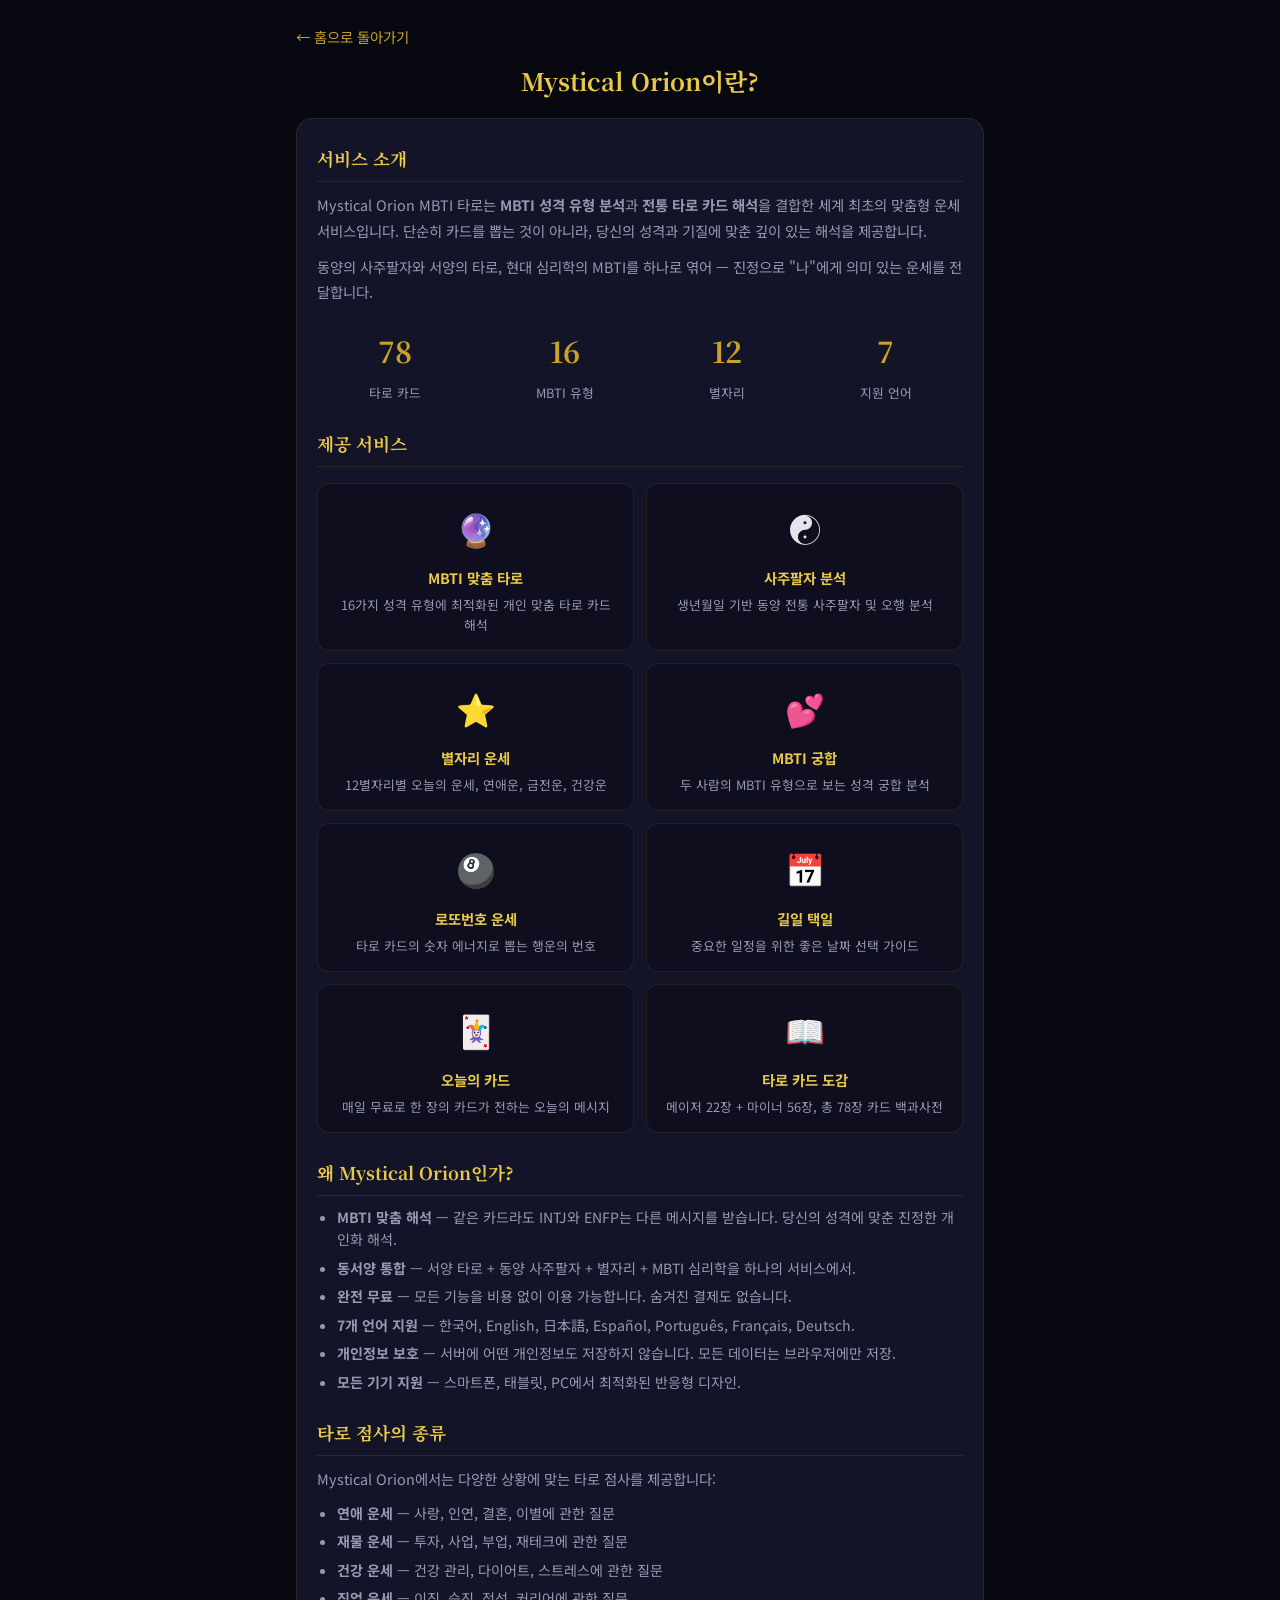
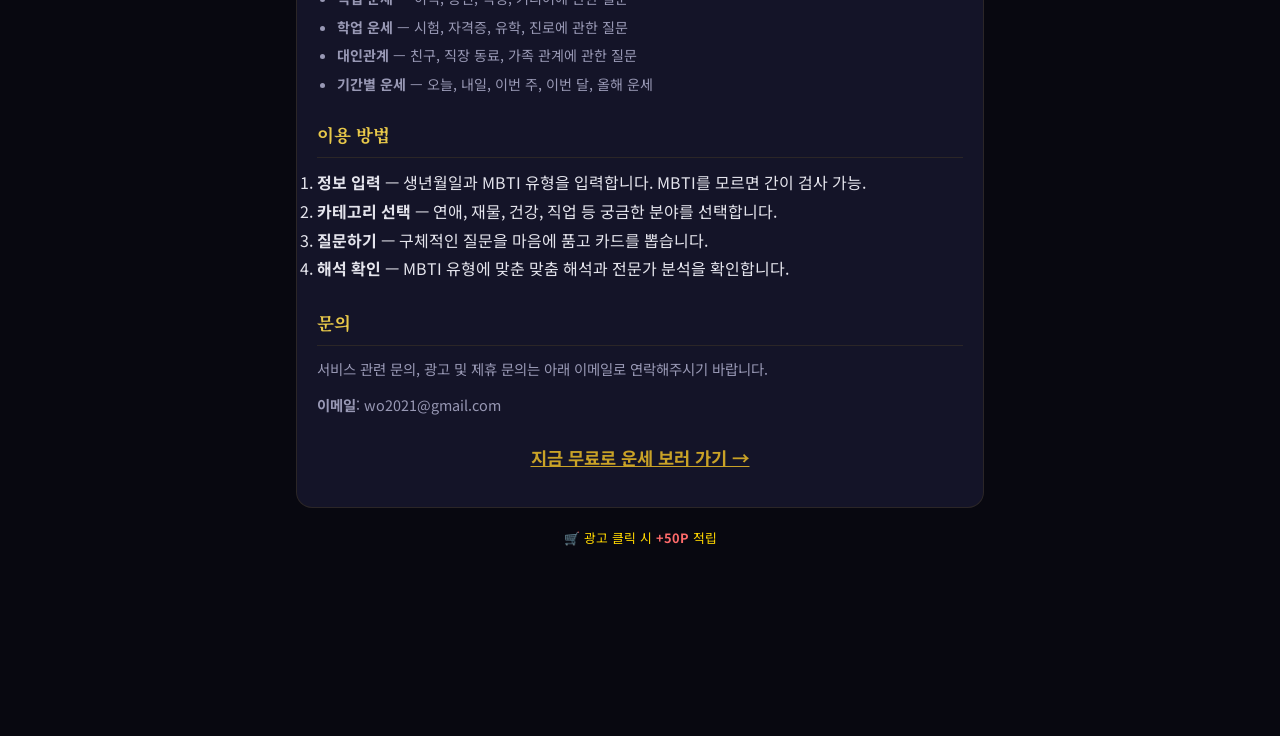
==== commit 1d1ec142: "모든 서브 페이지에 쿠팡(한국어) + 아마존JP(일본어) 광고 추가 - about, guide, faq, mbti-guide, tarot-cards, blog, terms, pri" ====
--- a/about.html
+++ b/about.html
@@ -26,6 +26,29 @@
         .stat-label { color: var(--text-secondary); font-size: 0.8rem; margin-top: 4px; }
         @media (max-width: 400px) { .feature-grid { grid-template-columns: 1fr; } }
     </style>
+    <script type="application/ld+json">
+    {
+      "@context": "https://schema.org",
+      "@type": "WebSite",
+      "name": "Mystical Orion MBTI 타로",
+      "url": "https://mbtitarot.com",
+      "description": "MBTI 성격 유형과 타로를 결합한 맞춤형 운세 서비스. 사주팔자, 별자리, 궁합, 로또번호까지 7개 언어 무료 제공.",
+      "inLanguage": ["ko","en","ja","es","pt","fr","de"],
+      "publisher": {
+        "@type": "Organization",
+        "name": "Mystical Orion",
+        "url": "https://mbtitarot.com",
+        "contactPoint": {"@type": "ContactPoint", "email": "wo2021@gmail.com", "contactType": "customer service"}
+      },
+      "potentialAction": {
+        "@type": "SearchAction",
+        "target": "https://mbtitarot.com/?q={search_term_string}",
+        "query-input": "required name=search_term_string"
+      }
+    }
+    </script>
+    <script src="js/pages-i18n-about.js"></script>
+    <script>var PAGE_I18N = typeof ABOUT_I18N !== 'undefined' ? ABOUT_I18N : {};</script>
     <script src="js/static-i18n.js"></script>
 </head>
 <body>
@@ -137,6 +160,18 @@
 
         <p style="text-align:center;margin-top:24px"><a href="/" style="color:var(--gold);font-weight:bold;font-size:1.1rem"><span data-si18n="cta_fortune">지금 무료로 운세 보러 가기 →</span></a></p>
     </article>
+
+    <!-- 광고 -->
+    <div class="coupang-ko-only" style="text-align:center;margin:20px 0;display:none">
+        <p style="color:#ffd700;font-size:0.8rem;margin:0 0 4px">🛒 광고 클릭 시 <strong style="color:#ff6b6b">+50P</strong> 적립</p>
+        <iframe src="https://ads-partners.coupang.com/widgets.html?id=978458&template=carousel&trackingCode=AF1130043&subId=&width=320&height=100&tsource=" width="320" height="100" frameborder="0" scrolling="no" referrerpolicy="unsafe-url" browsingtopics style="max-width:100%"></iframe>
+    </div>
+    <div class="amazon-ja-only" style="text-align:center;margin:20px 0;display:none">
+        <a href="https://www.amazon.co.jp/s?k=%E3%82%BF%E3%83%AD%E3%83%83%E3%83%88+%E5%8D%A0%E3%81%84+%E6%9C%AC&tag=horse777-22" target="_blank" rel="noopener" style="display:flex;align-items:center;justify-content:center;gap:10px;padding:14px 16px;background:linear-gradient(135deg,#232f3e,#37475a);border:1px solid #f90;border-radius:12px;text-decoration:none;max-width:480px;margin:0 auto">
+            <span style="font-size:1.5rem">🔮</span>
+            <span style="color:#fff;font-size:0.85rem;font-weight:600">Amazonでタロット占い本を見る →</span>
+        </a>
+    </div>
 </div>
 </body>
 </html>
--- a/css/style.css
+++ b/css/style.css
@@ -1782,6 +1782,59 @@
     width: 100%;
 }
 .coupang-notice strong { color: #ff6b6b; }
+
+/* Amazon JP affiliate banner */
+.ad-slot.amazon-ja-only {
+    display: none; border: none;
+}
+.amazon-banner {
+    display: flex; align-items: center; justify-content: center; gap: 10px;
+    width: 100%; padding: 14px 16px;
+    background: linear-gradient(135deg, #232f3e, #37475a);
+    border: 1px solid #f90; border-radius: 12px;
+    text-decoration: none;
+    transition: transform 0.2s, box-shadow 0.2s;
+}
+.amazon-banner:hover {
+    transform: translateY(-2px);
+    box-shadow: 0 4px 12px rgba(255, 153, 0, 0.3);
+}
+.amazon-banner-icon { font-size: 1.5rem; }
+.amazon-banner-text {
+    color: #fff; font-size: 0.85rem; font-weight: 600;
+}
+
+/* Amazon JP 상단 큰 배너 */
+.amazon-top-banner {
+    display: none; width: 100%; margin: 4px 0;
+}
+.amazon-banner-large {
+    display: flex; align-items: center; justify-content: space-between;
+    width: 100%; padding: 16px 20px;
+    background: linear-gradient(135deg, #131921, #232f3e 60%, #37475a);
+    border: 2px solid #f90; border-radius: 14px;
+    text-decoration: none;
+    transition: transform 0.2s, box-shadow 0.2s;
+    box-shadow: 0 2px 8px rgba(255, 153, 0, 0.15);
+}
+.amazon-banner-large:hover {
+    transform: translateY(-2px);
+    box-shadow: 0 6px 20px rgba(255, 153, 0, 0.35);
+}
+.amazon-banner-left { display: flex; flex-direction: column; gap: 3px; }
+.amazon-logo-text {
+    color: #f90; font-size: 0.7rem; font-weight: 700;
+    letter-spacing: 0.5px; text-transform: lowercase;
+}
+.amazon-banner-title {
+    color: #fff; font-size: 1rem; font-weight: 700;
+}
+.amazon-banner-sub {
+    color: #adb5bd; font-size: 0.75rem;
+}
+.amazon-banner-emoji { font-size: 2rem; }
+    letter-spacing: 0.3px;
+}
 .coupang-cooldown { color: var(--text-dim); font-size: 0.75rem; }
 
 /* ======== AI 로딩 애니메이션 ======== */
@@ -2192,6 +2245,52 @@
 /* (padding은 상단 .screen에서 통합 관리) */
 
 /* Ad slot → 상단에서 통합 정의 */
+
+/* Recent blog section on home */
+.recent-blog-section {
+  max-width: 340px; margin: 20px auto 10px;
+  background: var(--bg-secondary);
+  border: 1px solid var(--border-subtle);
+  border-radius: 16px; padding: 16px 18px;
+}
+.recent-blog-title {
+  color: var(--gold-light); font-size: 0.95rem;
+  margin: 0 0 12px 0; font-weight: bold;
+}
+.recent-blog-list {
+  list-style: none; padding: 0; margin: 0;
+}
+.recent-blog-list li {
+  padding: 10px 0;
+  border-bottom: 1px solid var(--border-subtle);
+  cursor: pointer;
+  transition: opacity 0.2s;
+}
+.recent-blog-list li:last-child { border-bottom: none; }
+.recent-blog-list li:hover { opacity: 0.8; }
+.recent-blog-list li a {
+  text-decoration: none; display: block;
+}
+.recent-blog-item-title {
+  color: var(--text-primary); font-size: 0.88rem;
+  font-weight: 600; margin-bottom: 4px;
+  white-space: nowrap; overflow: hidden; text-overflow: ellipsis;
+}
+.recent-blog-item-meta {
+  color: var(--text-dim); font-size: 0.72rem;
+}
+.recent-blog-loading {
+  color: var(--text-dim); font-size: 0.82rem;
+  text-align: center; padding: 12px 0;
+  cursor: default !important;
+}
+.recent-blog-more {
+  display: block; text-align: center;
+  color: var(--gold); font-size: 0.82rem;
+  text-decoration: none; margin-top: 10px;
+  font-weight: 600;
+}
+.recent-blog-more:hover { color: var(--gold-light); }
 
 /* Landing features row */
 .landing-features {
@@ -3796,16 +3895,16 @@
 }
 
 .content-links-grid {
-    display: flex;
-    flex-wrap: wrap;
-    justify-content: center;
+    display: grid;
+    grid-template-columns: 1fr 1fr;
     gap: 8px;
 }
 
 .content-links-grid a {
-    display: inline-block;
-    padding: 8px 14px;
+    display: block;
+    padding: 10px 12px;
     font-size: 0.82rem;
+    text-align: center;
     color: var(--text-secondary);
     background: var(--bg-secondary);
     border: 1px solid var(--border-subtle);
@@ -3820,3 +3919,39 @@
     border-color: var(--gold-dark);
     background: rgba(201, 162, 39, 0.08);
 }
+
+/* 방문자 카운터 (미니) */
+.visitor-counter-mini {
+    display: flex;
+    flex-wrap: wrap;
+    justify-content: center;
+    align-items: center;
+    gap: 6px;
+    margin-top: 12px;
+    font-size: 0.7rem;
+    color: var(--text-dim);
+}
+
+.vcm-total {
+    font-weight: bold;
+    color: var(--text-secondary);
+}
+
+.vcm-total span {
+    color: var(--gold-dark);
+}
+
+.vcm-sep {
+    color: var(--border-subtle);
+}
+
+.vcm-lang {
+    display: inline-flex;
+    align-items: center;
+    gap: 2px;
+}
+
+.vcm-lang span {
+    font-weight: bold;
+    color: var(--text-secondary);
+}
